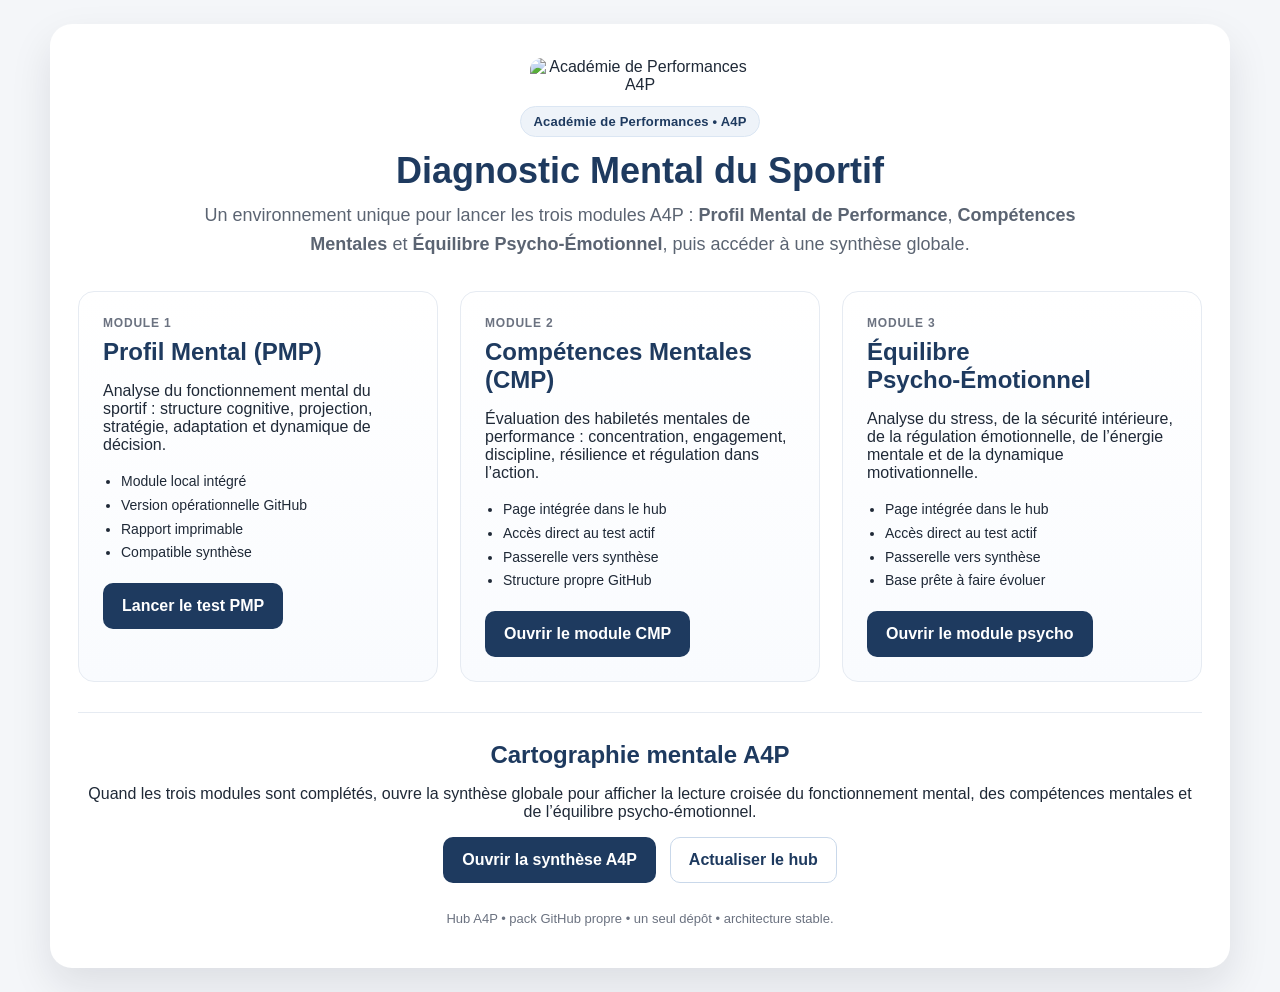
==== index.html @ 891515fb "Add files via upload" ====
<!DOCTYPE html>
<html lang="fr">
<head>
<meta charset="UTF-8" />
<meta name="viewport" content="width=device-width, initial-scale=1.0" />
<title>Diagnostic Mental du Sportif | A4P</title>
<style>
:root{
  --bg:#f4f6f9; --card:#fff; --text:#1f2937; --muted:#5b6472;
  --primary:#1e3a5f; --primary-2:#294d7a; --border:#e6ebf2;
  --shadow:0 18px 42px rgba(15,23,42,.10); --radius:16px;
}
*{box-sizing:border-box}
body{margin:0;font-family:Arial,Helvetica,sans-serif;background:var(--bg);color:var(--text);padding:24px}
.wrap{max-width:1180px;margin:0 auto;background:var(--card);border-radius:22px;box-shadow:var(--shadow);padding:34px 28px 42px}
.top{text-align:center;margin-bottom:26px}
.logo{max-width:220px;width:100%;height:auto;margin:0 auto 12px;display:block;border-radius:12px}
.badge{display:inline-block;font-size:13px;background:#eef3f9;color:var(--primary);border:1px solid #dbe6f3;padding:7px 12px;border-radius:999px;margin-bottom:14px;font-weight:700;letter-spacing:.2px}
h1{margin:0 0 10px;font-size:36px;line-height:1.12;color:var(--primary)}
h2{margin:0 0 10px;color:var(--primary)}
.subtitle{margin:0 auto;max-width:900px;font-size:18px;line-height:1.6;color:var(--muted)}
.grid{display:grid;grid-template-columns:repeat(3,minmax(0,1fr));gap:22px;margin-top:32px}
.card{border:1px solid var(--border);border-radius:var(--radius);background:linear-gradient(180deg,#fff 0%,#f9fbfe 100%);padding:24px}
.module{font-size:12px;text-transform:uppercase;letter-spacing:.8px;color:#6b7280;font-weight:700;margin-bottom:8px}
.meta{margin:0 0 18px;padding-left:18px;color:var(--text);line-height:1.7;font-size:14px}
.btn{display:inline-block;text-decoration:none;background:var(--primary);color:#fff;padding:13px 18px;border-radius:10px;font-weight:700;text-align:center;border:1px solid transparent}
.btn:hover{background:var(--primary-2)}
.btn.secondary{background:#fff;color:var(--primary);border-color:#c9d8ea}
.actions{display:flex;justify-content:center;gap:14px;flex-wrap:wrap}
.synthese{margin-top:30px;border-top:1px solid var(--border);padding-top:28px;text-align:center}
.footer{margin-top:28px;text-align:center;font-size:13px;color:#6b7280}
.frame-wrap{margin-top:20px;border:1px solid var(--border);border-radius:16px;overflow:hidden;background:#fff}
iframe{width:100%;height:78vh;border:0;background:#fff}
.notice{margin:18px 0;color:var(--muted);line-height:1.6}
.kv{display:grid;grid-template-columns:1.1fr 2fr;gap:10px;margin:8px 0}
.kv strong{color:var(--primary)}
@media (max-width:980px){.grid{grid-template-columns:1fr}h1{font-size:30px}.wrap{padding:24px 18px 30px}.kv{grid-template-columns:1fr}}
</style>
</head>
<body>
<div class="wrap">
  <div class="top">
    <img class="logo" src="assets/logo-a4p.jpeg" alt="Académie de Performances A4P">
    <div class="badge">Académie de Performances • A4P</div>
    <h1>Diagnostic Mental du Sportif</h1>
    <p class="subtitle">
      Un environnement unique pour lancer les trois modules A4P :
      <strong>Profil Mental de Performance</strong>,
      <strong>Compétences Mentales</strong> et
      <strong>Équilibre Psycho-Émotionnel</strong>, puis accéder à une synthèse globale.
    </p>
  </div>

  <div class="grid">
    <section class="card">
      <div>
        <div class="module">Module 1</div>
        <h2>Profil Mental (PMP)</h2>
        <p>Analyse du fonctionnement mental du sportif : structure cognitive, projection, stratégie, adaptation et dynamique de décision.</p>
        <ul class="meta">
          <li>Module local intégré</li>
          <li>Version opérationnelle GitHub</li>
          <li>Rapport imprimable</li>
          <li>Compatible synthèse</li>
        </ul>
      </div>
      <a class="btn" href="pmp/index.html">Lancer le test PMP</a>
    </section>

    <section class="card">
      <div>
        <div class="module">Module 2</div>
        <h2>Compétences Mentales (CMP)</h2>
        <p>Évaluation des habiletés mentales de performance : concentration, engagement, discipline, résilience et régulation dans l’action.</p>
        <ul class="meta">
          <li>Page intégrée dans le hub</li>
          <li>Accès direct au test actif</li>
          <li>Passerelle vers synthèse</li>
          <li>Structure propre GitHub</li>
        </ul>
      </div>
      <a class="btn" href="cmp/index.html">Ouvrir le module CMP</a>
    </section>

    <section class="card">
      <div>
        <div class="module">Module 3</div>
        <h2>Équilibre Psycho-Émotionnel</h2>
        <p>Analyse du stress, de la sécurité intérieure, de la régulation émotionnelle, de l’énergie mentale et de la dynamique motivationnelle.</p>
        <ul class="meta">
          <li>Page intégrée dans le hub</li>
          <li>Accès direct au test actif</li>
          <li>Passerelle vers synthèse</li>
          <li>Base prête à faire évoluer</li>
        </ul>
      </div>
      <a class="btn" href="psycho/index.html">Ouvrir le module psycho</a>
    </section>
  </div>

  <section class="synthese">
    <h2>Cartographie mentale A4P</h2>
    <p>
      Quand les trois modules sont complétés, ouvre la synthèse globale pour afficher la lecture croisée
      du fonctionnement mental, des compétences mentales et de l’équilibre psycho-émotionnel.
    </p>
    <div class="actions">
      <a class="btn" href="synthese.html">Ouvrir la synthèse A4P</a>
      <a class="btn secondary" href="index.html">Actualiser le hub</a>
    </div>
  </section>

  <div class="footer">
    Hub A4P • pack GitHub propre • un seul dépôt • architecture stable.
  </div>
</div>
</body>
</html>
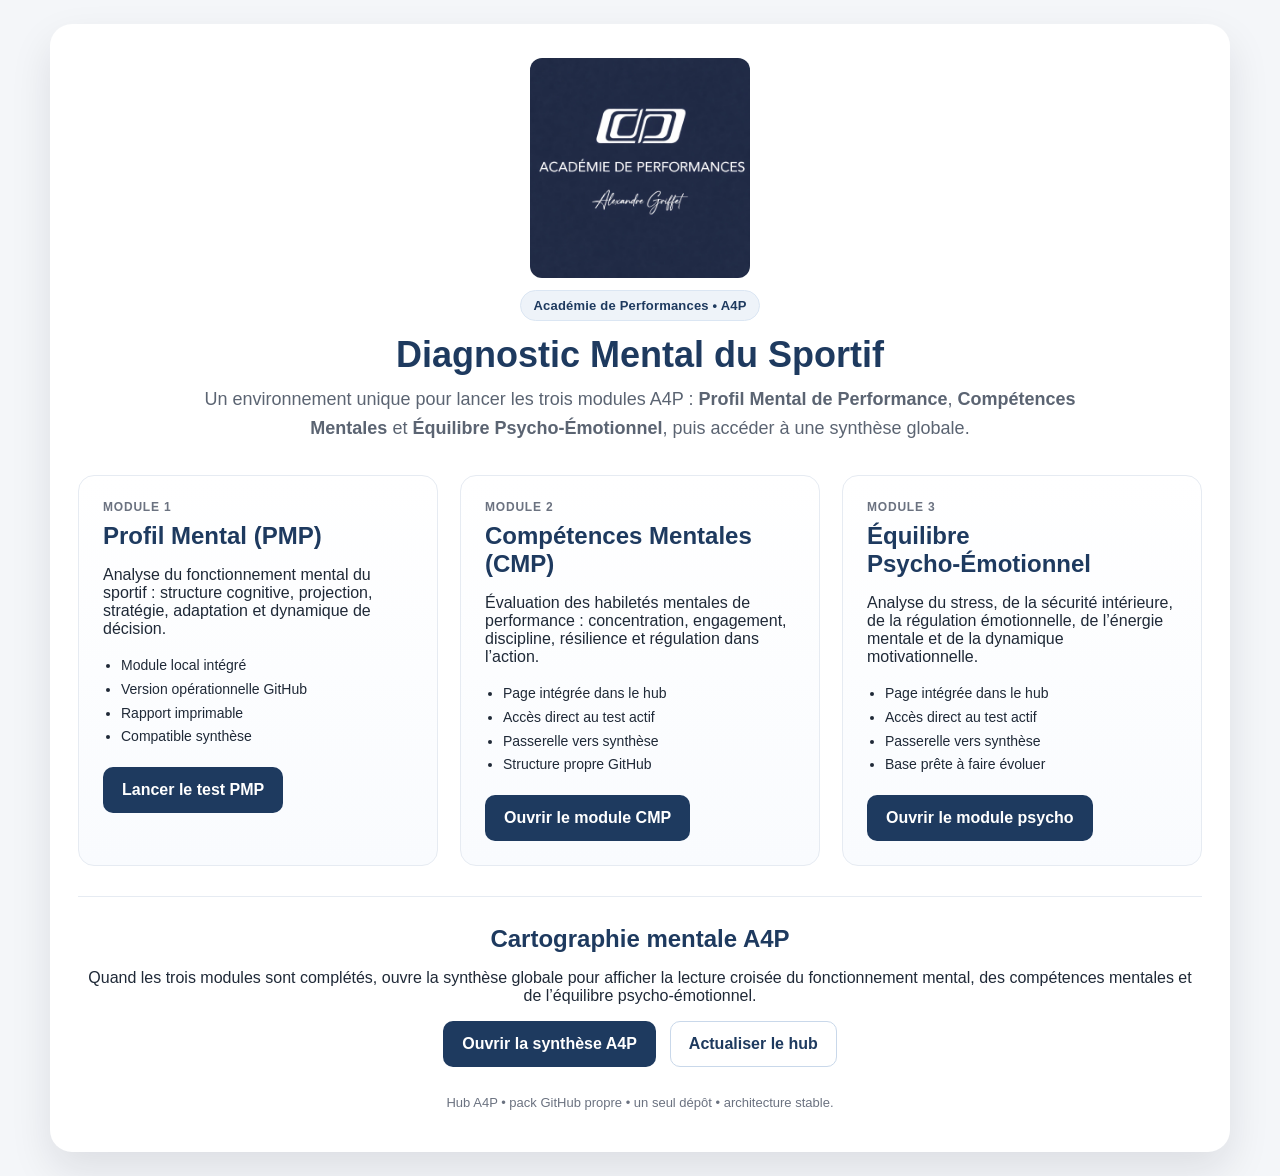
==== commit 5d4dbd7d: "Update PMP test link to external URL" ====
--- a/index.html
+++ b/index.html
@@ -64,7 +64,7 @@
           <li>Compatible synthèse</li>
         </ul>
       </div>
-      <a class="btn" href="pmp/index.html">Lancer le test PMP</a>
+      <a class="btn" href="https://alexandregriffet-cmd.github.io/PMP-A4P-Acad-mie-de-Performances-/">Lancer le test PMP</a>
     </section>
 
     <section class="card">
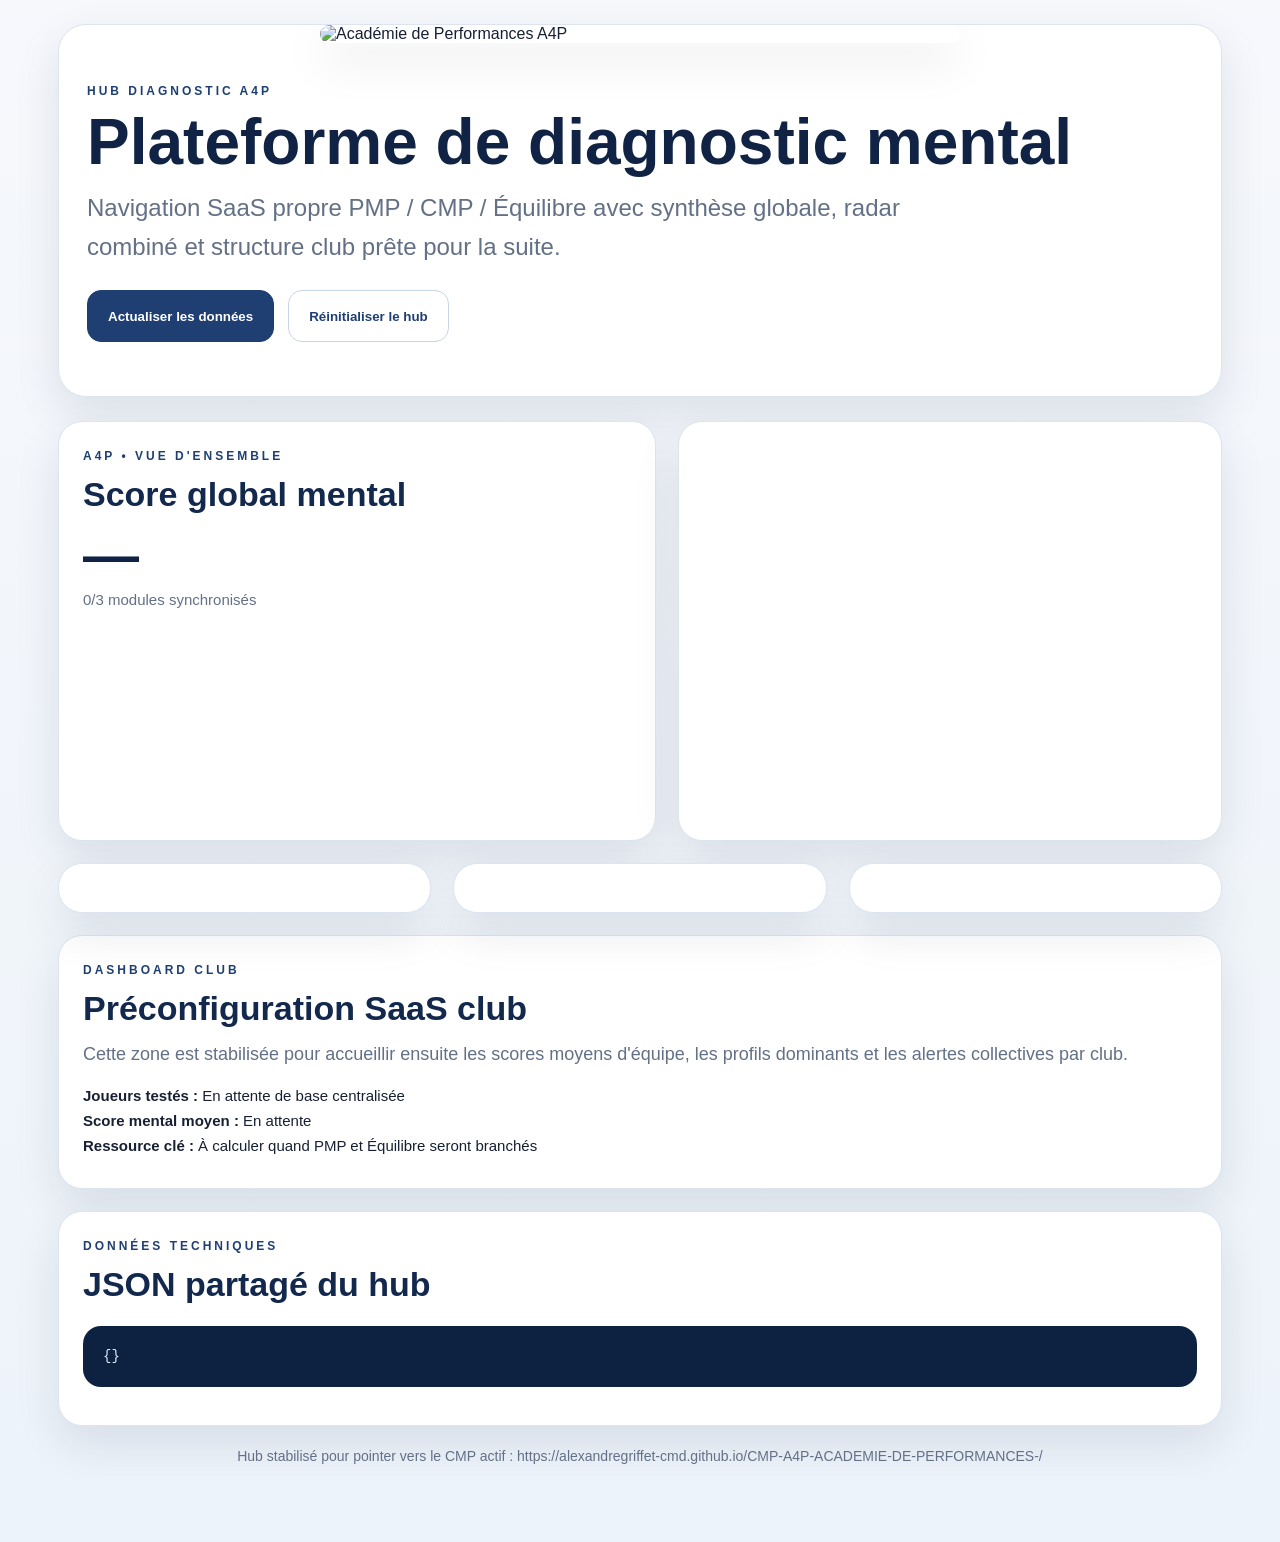
==== commit 4085ea8d: "Add files via upload" ====
--- a/index.html
+++ b/index.html
@@ -1,118 +1,64 @@
 <!DOCTYPE html>
 <html lang="fr">
 <head>
-<meta charset="UTF-8" />
-<meta name="viewport" content="width=device-width, initial-scale=1.0" />
-<title>Diagnostic Mental du Sportif | A4P</title>
-<style>
-:root{
-  --bg:#f4f6f9; --card:#fff; --text:#1f2937; --muted:#5b6472;
-  --primary:#1e3a5f; --primary-2:#294d7a; --border:#e6ebf2;
-  --shadow:0 18px 42px rgba(15,23,42,.10); --radius:16px;
-}
-*{box-sizing:border-box}
-body{margin:0;font-family:Arial,Helvetica,sans-serif;background:var(--bg);color:var(--text);padding:24px}
-.wrap{max-width:1180px;margin:0 auto;background:var(--card);border-radius:22px;box-shadow:var(--shadow);padding:34px 28px 42px}
-.top{text-align:center;margin-bottom:26px}
-.logo{max-width:220px;width:100%;height:auto;margin:0 auto 12px;display:block;border-radius:12px}
-.badge{display:inline-block;font-size:13px;background:#eef3f9;color:var(--primary);border:1px solid #dbe6f3;padding:7px 12px;border-radius:999px;margin-bottom:14px;font-weight:700;letter-spacing:.2px}
-h1{margin:0 0 10px;font-size:36px;line-height:1.12;color:var(--primary)}
-h2{margin:0 0 10px;color:var(--primary)}
-.subtitle{margin:0 auto;max-width:900px;font-size:18px;line-height:1.6;color:var(--muted)}
-.grid{display:grid;grid-template-columns:repeat(3,minmax(0,1fr));gap:22px;margin-top:32px}
-.card{border:1px solid var(--border);border-radius:var(--radius);background:linear-gradient(180deg,#fff 0%,#f9fbfe 100%);padding:24px}
-.module{font-size:12px;text-transform:uppercase;letter-spacing:.8px;color:#6b7280;font-weight:700;margin-bottom:8px}
-.meta{margin:0 0 18px;padding-left:18px;color:var(--text);line-height:1.7;font-size:14px}
-.btn{display:inline-block;text-decoration:none;background:var(--primary);color:#fff;padding:13px 18px;border-radius:10px;font-weight:700;text-align:center;border:1px solid transparent}
-.btn:hover{background:var(--primary-2)}
-.btn.secondary{background:#fff;color:var(--primary);border-color:#c9d8ea}
-.actions{display:flex;justify-content:center;gap:14px;flex-wrap:wrap}
-.synthese{margin-top:30px;border-top:1px solid var(--border);padding-top:28px;text-align:center}
-.footer{margin-top:28px;text-align:center;font-size:13px;color:#6b7280}
-.frame-wrap{margin-top:20px;border:1px solid var(--border);border-radius:16px;overflow:hidden;background:#fff}
-iframe{width:100%;height:78vh;border:0;background:#fff}
-.notice{margin:18px 0;color:var(--muted);line-height:1.6}
-.kv{display:grid;grid-template-columns:1.1fr 2fr;gap:10px;margin:8px 0}
-.kv strong{color:var(--primary)}
-@media (max-width:980px){.grid{grid-template-columns:1fr}h1{font-size:30px}.wrap{padding:24px 18px 30px}.kv{grid-template-columns:1fr}}
-</style>
+  <meta charset="UTF-8" />
+  <meta name="viewport" content="width=device-width, initial-scale=1.0" />
+  <title>Hub A4P — Diagnostic mental</title>
+  <link rel="stylesheet" href="styles.css" />
 </head>
 <body>
-<div class="wrap">
-  <div class="top">
-    <img class="logo" src="assets/logo-a4p.jpeg" alt="Académie de Performances A4P">
-    <div class="badge">Académie de Performances • A4P</div>
-    <h1>Diagnostic Mental du Sportif</h1>
-    <p class="subtitle">
-      Un environnement unique pour lancer les trois modules A4P :
-      <strong>Profil Mental de Performance</strong>,
-      <strong>Compétences Mentales</strong> et
-      <strong>Équilibre Psycho-Émotionnel</strong>, puis accéder à une synthèse globale.
-    </p>
-  </div>
-
-  <div class="grid">
-    <section class="card">
-      <div>
-        <div class="module">Module 1</div>
-        <h2>Profil Mental (PMP)</h2>
-        <p>Analyse du fonctionnement mental du sportif : structure cognitive, projection, stratégie, adaptation et dynamique de décision.</p>
-        <ul class="meta">
-          <li>Module local intégré</li>
-          <li>Version opérationnelle GitHub</li>
-          <li>Rapport imprimable</li>
-          <li>Compatible synthèse</li>
-        </ul>
+  <main class="page">
+    <section class="hero shell">
+      <img class="hero-logo" src="assets/logo-a4p.png" alt="Académie de Performances A4P" />
+      <div class="hero-content">
+        <div class="eyebrow">Hub Diagnostic A4P</div>
+        <h1>Plateforme de diagnostic mental</h1>
+        <p class="lead">Navigation SaaS propre PMP / CMP / Équilibre avec synthèse globale, radar combiné et structure club prête pour la suite.</p>
+        <div class="toolbar">
+          <button id="btn-refresh" class="btn">Actualiser les données</button>
+          <button id="btn-reset" class="btn secondary">Réinitialiser le hub</button>
+        </div>
       </div>
-      <a class="btn" href="https://alexandregriffet-cmd.github.io/PMP-A4P-Acad-mie-de-Performances-/">Lancer le test PMP</a>
     </section>
 
-    <section class="card">
-      <div>
-        <div class="module">Module 2</div>
-        <h2>Compétences Mentales (CMP)</h2>
-        <p>Évaluation des habiletés mentales de performance : concentration, engagement, discipline, résilience et régulation dans l’action.</p>
-        <ul class="meta">
-          <li>Page intégrée dans le hub</li>
-          <li>Accès direct au test actif</li>
-          <li>Passerelle vers synthèse</li>
-          <li>Structure propre GitHub</li>
-        </ul>
-      </div>
-      <a class="btn" href="cmp/index.html">Ouvrir le module CMP</a>
+    <section class="metrics">
+      <article class="card">
+        <div class="eyebrow">A4P • Vue d'ensemble</div>
+        <h2 style="margin:0;color:#12284c;font-size:34px">Score global mental</h2>
+        <div id="global-mental-score" class="big-score">—</div>
+        <div id="global-status" class="small-muted">0/3 modules synchronisés</div>
+      </article>
+      <article class="card radar-wrap">
+        <canvas id="hub-radar" aria-label="Radar global A4P"></canvas>
+      </article>
     </section>
 
-    <section class="card">
-      <div>
-        <div class="module">Module 3</div>
-        <h2>Équilibre Psycho-Émotionnel</h2>
-        <p>Analyse du stress, de la sécurité intérieure, de la régulation émotionnelle, de l’énergie mentale et de la dynamique motivationnelle.</p>
-        <ul class="meta">
-          <li>Page intégrée dans le hub</li>
-          <li>Accès direct au test actif</li>
-          <li>Passerelle vers synthèse</li>
-          <li>Base prête à faire évoluer</li>
-        </ul>
+    <section class="modules">
+      <article id="pmp-card" class="card"></article>
+      <article id="cmp-card" class="card"></article>
+      <article id="equ-card" class="card"></article>
+    </section>
+
+    <section class="card" style="margin-top:22px">
+      <div class="eyebrow">Dashboard club</div>
+      <h2 style="margin:0 0 12px;color:#12284c;font-size:34px">Préconfiguration SaaS club</h2>
+      <p class="lead" style="font-size:18px;max-width:none">Cette zone est stabilisée pour accueillir ensuite les scores moyens d'équipe, les profils dominants et les alertes collectives par club.</p>
+      <div class="module-meta" style="margin-top:18px">
+        <div><strong>Joueurs testés :</strong> En attente de base centralisée</div>
+        <div><strong>Score mental moyen :</strong> En attente</div>
+        <div><strong>Ressource clé :</strong> À calculer quand PMP et Équilibre seront branchés</div>
       </div>
-      <a class="btn" href="psycho/index.html">Ouvrir le module psycho</a>
     </section>
-  </div>
 
-  <section class="synthese">
-    <h2>Cartographie mentale A4P</h2>
-    <p>
-      Quand les trois modules sont complétés, ouvre la synthèse globale pour afficher la lecture croisée
-      du fonctionnement mental, des compétences mentales et de l’équilibre psycho-émotionnel.
-    </p>
-    <div class="actions">
-      <a class="btn" href="synthese.html">Ouvrir la synthèse A4P</a>
-      <a class="btn secondary" href="index.html">Actualiser le hub</a>
-    </div>
-  </section>
+    <section class="card" style="margin-top:22px">
+      <div class="eyebrow">Données techniques</div>
+      <h2 style="margin:0 0 12px;color:#12284c;font-size:34px">JSON partagé du hub</h2>
+      <pre id="hub-json" class="json-box">{}</pre>
+    </section>
 
-  <div class="footer">
-    Hub A4P • pack GitHub propre • un seul dépôt • architecture stable.
-  </div>
-</div>
+    <p class="footer-note">Hub stabilisé pour pointer vers le CMP actif : https://alexandregriffet-cmd.github.io/CMP-A4P-ACADEMIE-DE-PERFORMANCES-/</p>
+  </main>
+  <script src="js/config.js"></script>
+  <script src="js/hub.js"></script>
 </body>
 </html>
--- a/styles.css
+++ b/styles.css
@@ -0,0 +1,37 @@
+:root{
+  --bg:#f3f6fb; --card:#ffffff; --text:#172033; --muted:#637086;
+  --primary:#1f3f73; --primary2:#3d6ed0; --line:#dce4f0;
+  --shadow:0 18px 46px rgba(14,26,54,.10); --radius:22px;
+}
+*{box-sizing:border-box}
+body{margin:0;font-family:Arial,Helvetica,sans-serif;background:linear-gradient(180deg,#f6f8fc 0%,#edf3fa 100%);color:var(--text)}
+a{text-decoration:none}
+.page{max-width:1200px;margin:0 auto;padding:24px 18px 64px}
+.hero-logo{width:min(100%,640px);display:block;margin:0 auto 10px;border-radius:24px;box-shadow:var(--shadow)}
+.hero{padding:0 0 18px}
+.shell{background:var(--card);border:1px solid var(--line);border-radius:28px;box-shadow:var(--shadow);overflow:hidden}
+.hero-content{padding:28px}
+.eyebrow{display:inline-block;letter-spacing:3px;font-size:12px;font-weight:800;color:var(--primary);text-transform:uppercase;margin-bottom:12px}
+h1{margin:0 0 14px;font-size:clamp(36px,5vw,64px);line-height:1.02;color:#102344}
+.lead{margin:0;max-width:900px;font-size:clamp(18px,2.3vw,24px);line-height:1.6;color:var(--muted)}
+.toolbar{display:flex;gap:14px;flex-wrap:wrap;margin:24px 0 8px}
+.btn{display:inline-flex;align-items:center;justify-content:center;gap:10px;background:var(--primary);color:#fff;border:1px solid var(--primary);padding:14px 20px;border-radius:14px;font-weight:700;cursor:pointer;min-height:52px}
+.btn.secondary{background:#fff;color:var(--primary);border-color:#c7d5e7}
+.metrics{display:grid;grid-template-columns:1.1fr 1fr;gap:22px;margin-top:24px}
+.card{background:var(--card);border:1px solid var(--line);border-radius:24px;padding:24px;box-shadow:var(--shadow)}
+.big-score{font-size:56px;font-weight:800;color:#102344;margin:8px 0 4px}
+.small-muted{color:var(--muted);font-size:15px}
+.modules{display:grid;grid-template-columns:repeat(3,minmax(0,1fr));gap:22px;margin-top:22px}
+.module-tag{font-size:12px;letter-spacing:2px;text-transform:uppercase;color:var(--primary);font-weight:800;margin-bottom:8px}
+h3{font-size:34px;line-height:1.08;margin:0 0 10px;color:#12284c}
+.module-desc{font-size:18px;line-height:1.6;color:var(--muted);min-height:86px}
+.status{display:inline-block;margin:4px 0 12px;padding:8px 12px;border-radius:999px;font-weight:700;font-size:13px}
+.status.ready{background:#eaf4eb;color:#25603a}.status.pending{background:#f6f0e7;color:#815a1d}
+.module-meta{display:grid;gap:8px;font-size:15px;margin-bottom:10px}
+.summary{color:var(--muted);line-height:1.7;min-height:92px}
+.card-actions{display:flex;flex-wrap:wrap;gap:12px;margin-top:16px}
+.json-box{margin-top:22px;background:#0d2240;color:#dfeaff;border-radius:18px;padding:20px;overflow:auto;font:14px/1.5 ui-monospace,SFMono-Regular,Menlo,monospace;max-height:360px}
+.footer-note{margin-top:22px;color:var(--muted);font-size:14px;text-align:center}
+.center{display:flex;justify-content:center}
+.radar-wrap{display:flex;align-items:center;justify-content:center;min-height:420px}
+@media (max-width:980px){.metrics,.modules{grid-template-columns:1fr}.hero-content,.card{padding:20px}.big-score{font-size:46px}h3{font-size:28px}.module-desc,.summary{min-height:auto}.radar-wrap{min-height:320px}}
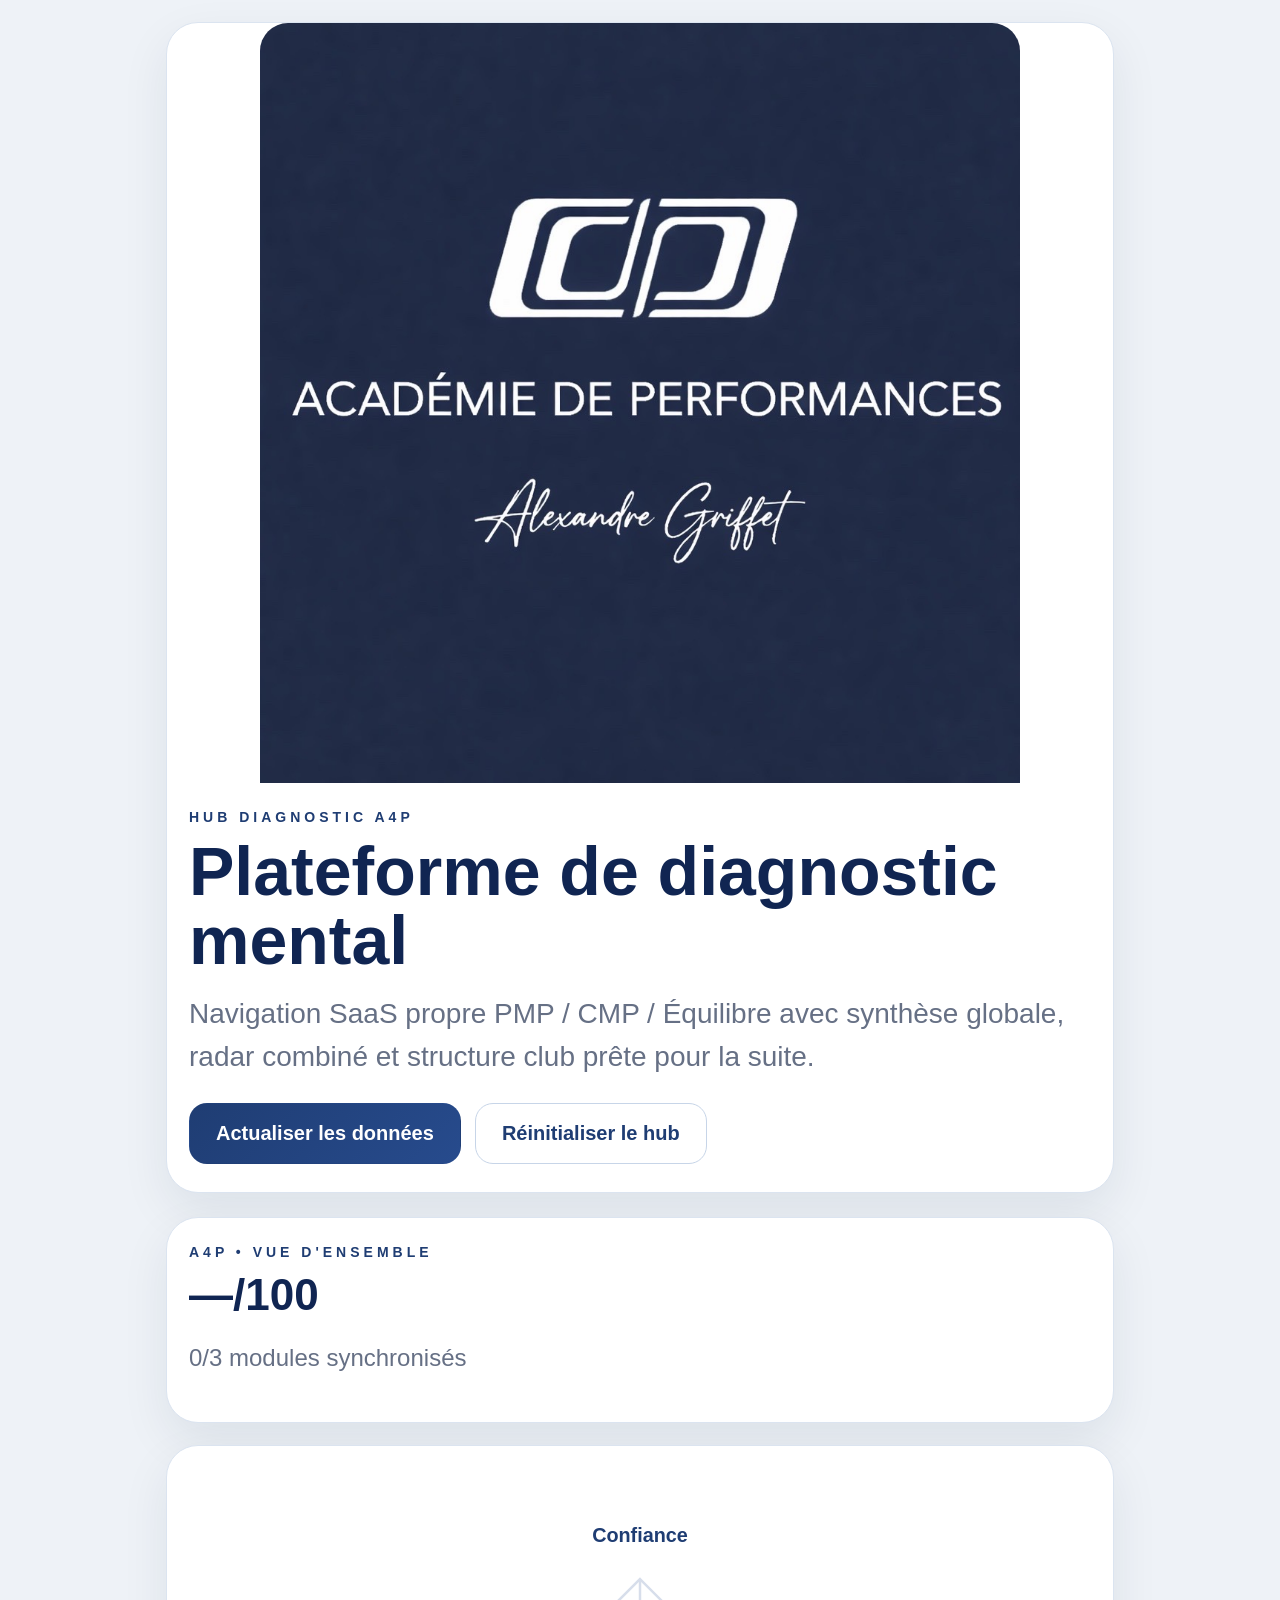
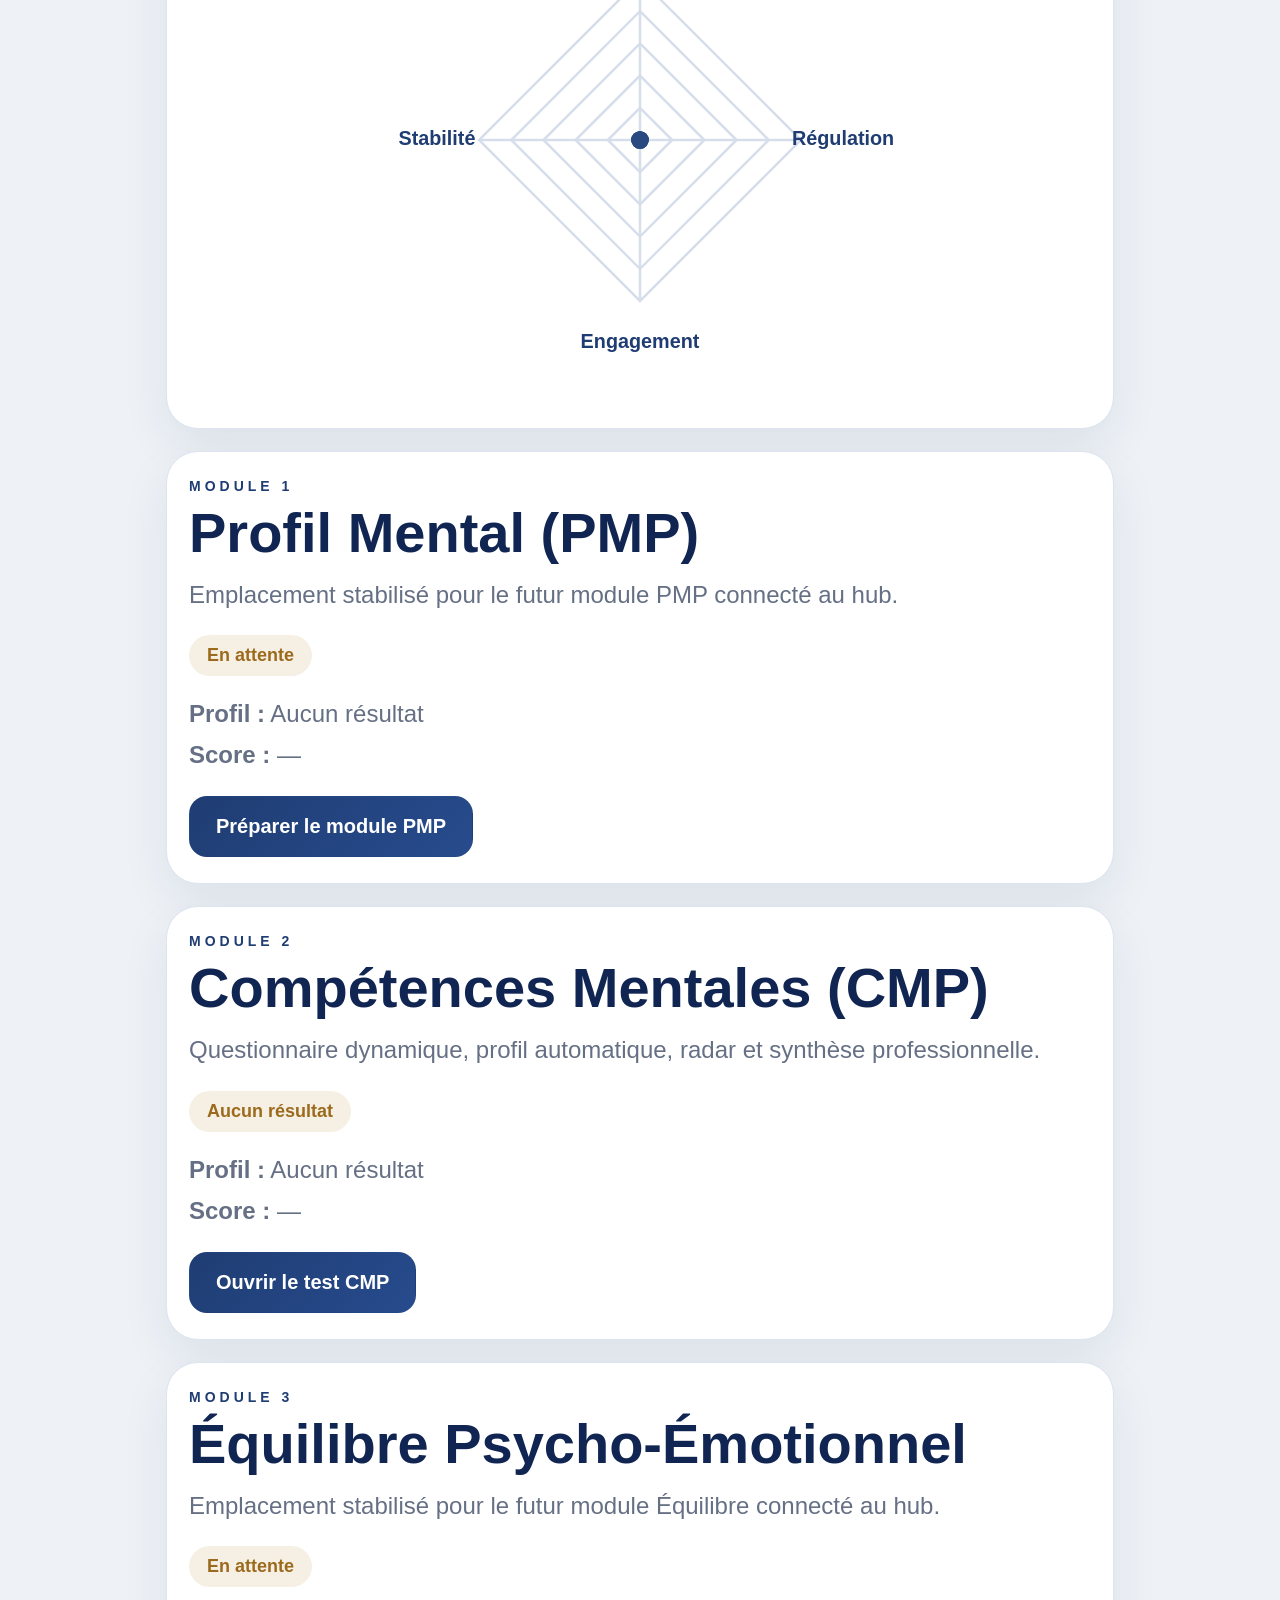
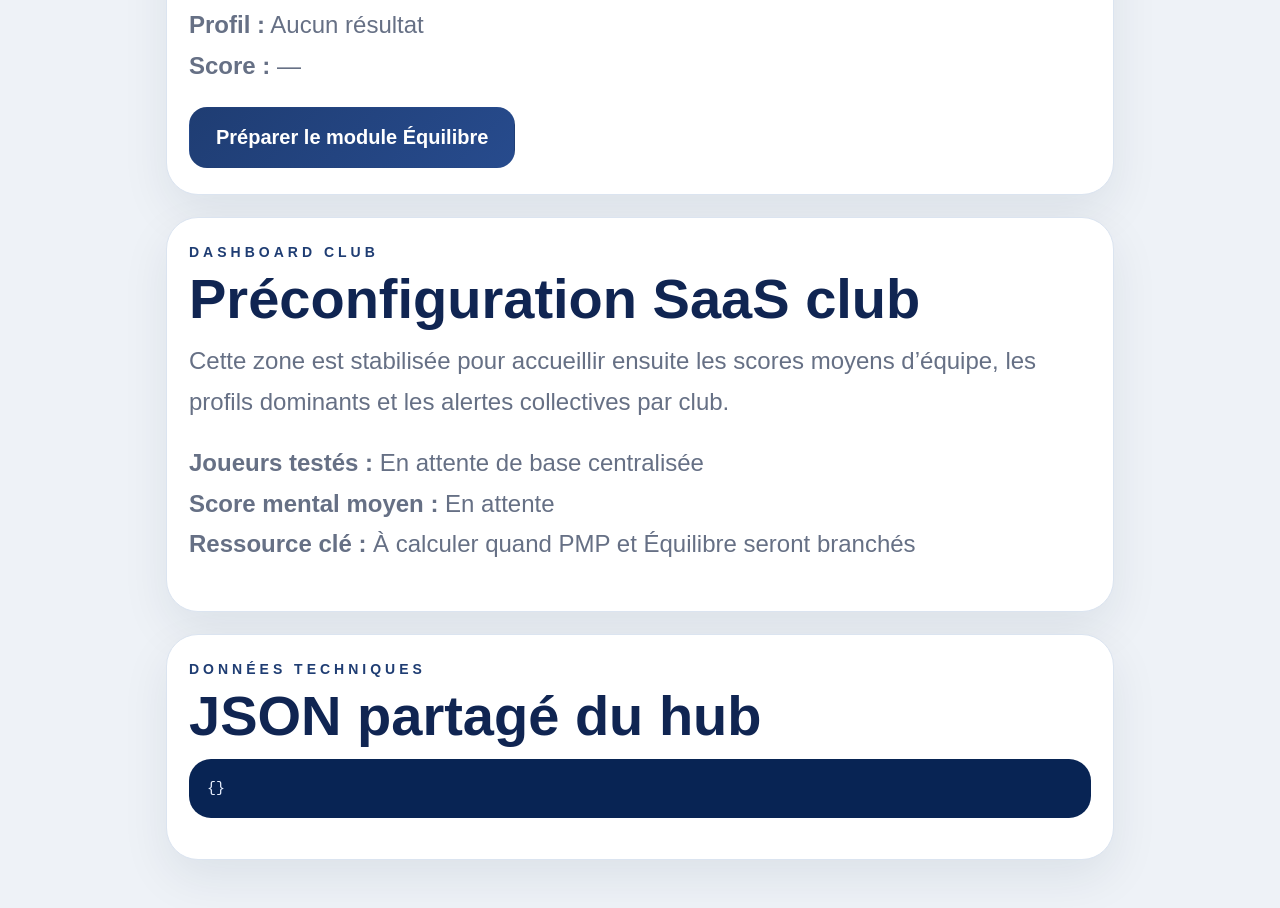
==== commit 492d7e89: "Add files via upload" ====
--- a/index.html
+++ b/index.html
@@ -3,62 +3,176 @@
 <head>
   <meta charset="UTF-8" />
   <meta name="viewport" content="width=device-width, initial-scale=1.0" />
-  <title>Hub A4P — Diagnostic mental</title>
-  <link rel="stylesheet" href="styles.css" />
+  <title>Diagnostic Mental A4P</title>
+  <style>
+    :root{--bg:#eef2f7;--card:#ffffff;--text:#16233b;--muted:#667085;--primary:#1f3d73;--primary2:#274b8d;--border:#dbe4f0;--ok:#dff3e4;--oktext:#256b3a;--radius:24px;--shadow:0 18px 48px rgba(18,35,67,.08)}
+    *{box-sizing:border-box} body{margin:0;font-family:Arial,Helvetica,sans-serif;background:var(--bg);color:var(--text)}
+    .page{max-width:980px;margin:0 auto;padding:22px 16px 48px}
+    .hero,.card{background:var(--card);border:1px solid var(--border);border-radius:32px;box-shadow:var(--shadow)}
+    .hero{overflow:hidden}.hero img{display:block;width:100%;max-width:760px;margin:0 auto;border-radius:28px 28px 0 0}
+    .hero-body{padding:26px 22px 28px}.eyebrow{font-size:14px;letter-spacing:4px;text-transform:uppercase;color:var(--primary);font-weight:800;margin:0 0 12px}
+    h1{font-size: clamp(38px, 8vw, 68px);line-height:1.02;margin:0 0 16px;color:#102552}
+    .lead{font-size: clamp(22px, 3.5vw, 28px);line-height:1.55;color:var(--muted);margin:0 0 24px}
+    .actions{display:flex;gap:14px;flex-wrap:wrap}.btn{display:inline-block;text-decoration:none;border-radius:18px;padding:18px 26px;font-weight:800;font-size:20px;border:1px solid transparent}
+    .btn-primary{background:linear-gradient(135deg,var(--primary),var(--primary2));color:#fff}.btn-secondary{background:#fff;color:var(--primary);border-color:#c7d5e8}
+    .grid{display:grid;grid-template-columns:1fr;gap:22px;margin-top:24px}
+    .card{padding:26px 22px}.module{font-size:14px;letter-spacing:4px;text-transform:uppercase;color:var(--primary);font-weight:800;margin:0 0 10px}
+    h2{font-size:clamp(34px,6vw,56px);line-height:1.02;margin:0 0 14px;color:#102552}.text{font-size:clamp(20px,3vw,24px);line-height:1.7;color:var(--muted);margin:0 0 20px}
+    .status{display:inline-block;background:var(--ok);color:var(--oktext);font-weight:800;padding:10px 18px;border-radius:999px;margin-bottom:18px;font-size:18px}
+    .stat{font-size:clamp(28px,6vw,44px);font-weight:800;color:#102552;margin:0}.sub{font-size:clamp(18px,3vw,24px);color:var(--muted)}
+    .radar-wrap{display:flex;justify-content:center;align-items:center;padding:8px 0 2px}
+    svg text{font-size:16px;fill:var(--primary);font-weight:700}
+    pre{background:#082454;color:#e8f0ff;padding:18px;border-radius:22px;overflow:auto;font-size:15px;line-height:1.55}
+    @media (max-width:680px){.actions .btn{width:100%;text-align:center}.page{padding:16px 12px 36px}.hero-body,.card{padding:22px 18px}}
+  </style>
 </head>
 <body>
-  <main class="page">
-    <section class="hero shell">
-      <img class="hero-logo" src="assets/logo-a4p.png" alt="Académie de Performances A4P" />
-      <div class="hero-content">
-        <div class="eyebrow">Hub Diagnostic A4P</div>
+  <div class="page">
+    <section class="hero">
+      <img src="assets/logo-a4p.jpeg" alt="Académie de Performances A4P">
+      <div class="hero-body">
+        <p class="eyebrow">Hub diagnostic A4P</p>
         <h1>Plateforme de diagnostic mental</h1>
         <p class="lead">Navigation SaaS propre PMP / CMP / Équilibre avec synthèse globale, radar combiné et structure club prête pour la suite.</p>
-        <div class="toolbar">
-          <button id="btn-refresh" class="btn">Actualiser les données</button>
-          <button id="btn-reset" class="btn secondary">Réinitialiser le hub</button>
+        <div class="actions">
+          <button id="btn-refresh" class="btn btn-primary" type="button">Actualiser les données</button>
+          <button id="btn-reset" class="btn btn-secondary" type="button">Réinitialiser le hub</button>
         </div>
       </div>
     </section>
 
-    <section class="metrics">
-      <article class="card">
-        <div class="eyebrow">A4P • Vue d'ensemble</div>
-        <h2 style="margin:0;color:#12284c;font-size:34px">Score global mental</h2>
-        <div id="global-mental-score" class="big-score">—</div>
-        <div id="global-status" class="small-muted">0/3 modules synchronisés</div>
-      </article>
-      <article class="card radar-wrap">
-        <canvas id="hub-radar" aria-label="Radar global A4P"></canvas>
-      </article>
-    </section>
+    <div class="grid">
+      <section class="card">
+        <p class="module">A4P • Vue d'ensemble</p>
+        <p class="stat" id="global-score">—/100</p>
+        <p class="sub" id="modules-count">0/3 modules synchronisés</p>
+      </section>
 
-    <section class="modules">
-      <article id="pmp-card" class="card"></article>
-      <article id="cmp-card" class="card"></article>
-      <article id="equ-card" class="card"></article>
-    </section>
+      <section class="card">
+        <div class="radar-wrap">
+          <svg id="radar" viewBox="0 0 420 420" width="100%" style="max-width:520px;height:auto"></svg>
+        </div>
+      </section>
 
-    <section class="card" style="margin-top:22px">
-      <div class="eyebrow">Dashboard club</div>
-      <h2 style="margin:0 0 12px;color:#12284c;font-size:34px">Préconfiguration SaaS club</h2>
-      <p class="lead" style="font-size:18px;max-width:none">Cette zone est stabilisée pour accueillir ensuite les scores moyens d'équipe, les profils dominants et les alertes collectives par club.</p>
-      <div class="module-meta" style="margin-top:18px">
-        <div><strong>Joueurs testés :</strong> En attente de base centralisée</div>
-        <div><strong>Score mental moyen :</strong> En attente</div>
-        <div><strong>Ressource clé :</strong> À calculer quand PMP et Équilibre seront branchés</div>
-      </div>
-    </section>
+      <section class="card">
+        <p class="module">Module 1</p>
+        <h2>Profil Mental (PMP)</h2>
+        <p class="text">Emplacement stabilisé pour le futur module PMP connecté au hub.</p>
+        <div class="status" style="background:#f6efe3;color:#9c6a1c">En attente</div>
+        <p class="text"><strong>Profil :</strong> Aucun résultat<br><strong>Score :</strong> —</p>
+        <a class="btn btn-primary" href="#">Préparer le module PMP</a>
+      </section>
 
-    <section class="card" style="margin-top:22px">
-      <div class="eyebrow">Données techniques</div>
-      <h2 style="margin:0 0 12px;color:#12284c;font-size:34px">JSON partagé du hub</h2>
-      <pre id="hub-json" class="json-box">{}</pre>
-    </section>
+      <section class="card" id="cmp-card"></section>
 
-    <p class="footer-note">Hub stabilisé pour pointer vers le CMP actif : https://alexandregriffet-cmd.github.io/CMP-A4P-ACADEMIE-DE-PERFORMANCES-/</p>
-  </main>
+      <section class="card">
+        <p class="module">Module 3</p>
+        <h2>Équilibre Psycho-Émotionnel</h2>
+        <p class="text">Emplacement stabilisé pour le futur module Équilibre connecté au hub.</p>
+        <div class="status" style="background:#f6efe3;color:#9c6a1c">En attente</div>
+        <p class="text"><strong>Profil :</strong> Aucun résultat<br><strong>Score :</strong> —</p>
+        <a class="btn btn-primary" href="#">Préparer le module Équilibre</a>
+      </section>
+
+      <section class="card">
+        <p class="module">Dashboard club</p>
+        <h2>Préconfiguration SaaS club</h2>
+        <p class="text">Cette zone est stabilisée pour accueillir ensuite les scores moyens d’équipe, les profils dominants et les alertes collectives par club.</p>
+        <p class="text"><strong>Joueurs testés :</strong> En attente de base centralisée<br><strong>Score mental moyen :</strong> En attente<br><strong>Ressource clé :</strong> À calculer quand PMP et Équilibre seront branchés</p>
+      </section>
+
+      <section class="card">
+        <p class="module">Données techniques</p>
+        <h2>JSON partagé du hub</h2>
+        <pre id="json-box">{}</pre>
+      </section>
+    </div>
+  </div>
+
   <script src="js/config.js"></script>
-  <script src="js/hub.js"></script>
+  <script>
+    function getHub(){ try{return JSON.parse(localStorage.getItem('a4p_hub_results'))||{} }catch(e){ return {} } }
+    function setHub(v){ localStorage.setItem('a4p_hub_results', JSON.stringify(v)); }
+    function average(nums){ return nums.length ? Math.round(nums.reduce((a,b)=>a+b,0)/nums.length) : null; }
+
+    function renderCMP(){
+      const hub = getHub();
+      const cmp = hub.CMP;
+      const root = document.getElementById('cmp-card');
+      if(!cmp){
+        root.innerHTML = `
+          <p class="module">Module 2</p>
+          <h2>Compétences Mentales (CMP)</h2>
+          <p class="text">Questionnaire dynamique, profil automatique, radar et synthèse professionnelle.</p>
+          <div class="status" style="background:#f6efe3;color:#9c6a1c">Aucun résultat</div>
+          <p class="text"><strong>Profil :</strong> Aucun résultat<br><strong>Score :</strong> —</p>
+          <div class="actions">
+            <a class="btn btn-primary" href="${window.A4P_CONFIG.CMP_URL}">Ouvrir le test CMP</a>
+          </div>`;
+        return;
+      }
+      root.innerHTML = `
+        <p class="module">Module 2</p>
+        <h2>Compétences Mentales (CMP)</h2>
+        <p class="text">Questionnaire dynamique, profil automatique, radar et synthèse professionnelle.</p>
+        <div class="status">Synchronisé</div>
+        <p class="text"><strong>Profil :</strong> ${cmp.profil_nom || '—'}<br><strong>Score :</strong> ${cmp.score_global ?? '—'}/100</p>
+        <p class="text">${cmp.summary || ''}</p>
+        <div class="actions">
+          <a class="btn btn-primary" href="${window.A4P_CONFIG.CMP_URL}">Ouvrir le test CMP</a>
+          <a class="btn btn-secondary" href="${window.A4P_CONFIG.CMP_URL}resultats.html">Voir la synthèse</a>
+        </div>`;
+    }
+
+    function renderSummary(){
+      const hub = getHub();
+      document.getElementById('json-box').textContent = JSON.stringify(hub, null, 2);
+      const scores=[];
+      if(hub.CMP?.score_global!=null) scores.push(hub.CMP.score_global);
+      if(hub.PMP?.score_global!=null) scores.push(hub.PMP.score_global);
+      if(hub.EQU?.score_global!=null) scores.push(hub.EQU.score_global);
+      const g = average(scores);
+      document.getElementById('global-score').textContent = g==null ? '—/100' : `${g}/100`;
+      document.getElementById('modules-count').textContent = `${scores.length}/3 modules synchronisés`;
+    }
+
+    function renderRadar(){
+      const hub = getHub();
+      const d = hub.CMP?.dimensions || {confiance:0, regulation:0, engagement:0, stabilite:0};
+      const values = [d.confiance||0,d.regulation||0,d.engagement||0,d.stabilite||0];
+      const labels = ['Confiance','Régulation','Engagement','Stabilité'];
+      const svg = document.getElementById('radar');
+      const cx=210, cy=210, maxR=130;
+      const pts=[];
+      for(let ring=1; ring<=5; ring++){
+        const r=maxR*ring/5;
+        const p=[];
+        for(let i=0;i<4;i++){
+          const a=(-90+i*90)*Math.PI/180;
+          p.push(`${cx+r*Math.cos(a)},${cy+r*Math.sin(a)}`);
+        }
+        pts.push(`<polygon points="${p.join(' ')}" fill="none" stroke="#d7deeb" stroke-width="2"/>`);
+      }
+      const axes=[];
+      const labelEls=[];
+      const data=[];
+      for(let i=0;i<4;i++){
+        const a=(-90+i*90)*Math.PI/180;
+        const x=cx+maxR*Math.cos(a), y=cy+maxR*Math.sin(a);
+        axes.push(`<line x1="${cx}" y1="${cy}" x2="${x}" y2="${y}" stroke="#d7deeb" stroke-width="2"/>`);
+        const lx=cx+(maxR+34)*Math.cos(a), ly=cy+(maxR+34)*Math.sin(a);
+        labelEls.push(`<text x="${lx}" y="${ly}" text-anchor="middle" dominant-baseline="middle">${labels[i]}</text>`);
+        const rv=maxR*(values[i]/100);
+        data.push(`${cx+rv*Math.cos(a)},${cy+rv*Math.sin(a)}`);
+      }
+      svg.innerHTML = `${pts.join('')}${axes.join('')}<polygon points="${data.join(' ')}" fill="rgba(72,104,170,.18)" stroke="#284a80" stroke-width="4"/>${data.map(p=>{const [x,y]=p.split(','); return `<circle cx="${x}" cy="${y}" r="7" fill="#284a80"/>`;}).join('')}${labelEls.join('')}`;
+    }
+
+    function renderAll(){ renderCMP(); renderSummary(); renderRadar(); }
+    document.getElementById('btn-refresh').addEventListener('click', renderAll);
+    document.getElementById('btn-reset').addEventListener('click', ()=>{ localStorage.removeItem('a4p_hub_results'); renderAll(); });
+    window.addEventListener('storage', renderAll);
+    renderAll();
+  </script>
 </body>
 </html>
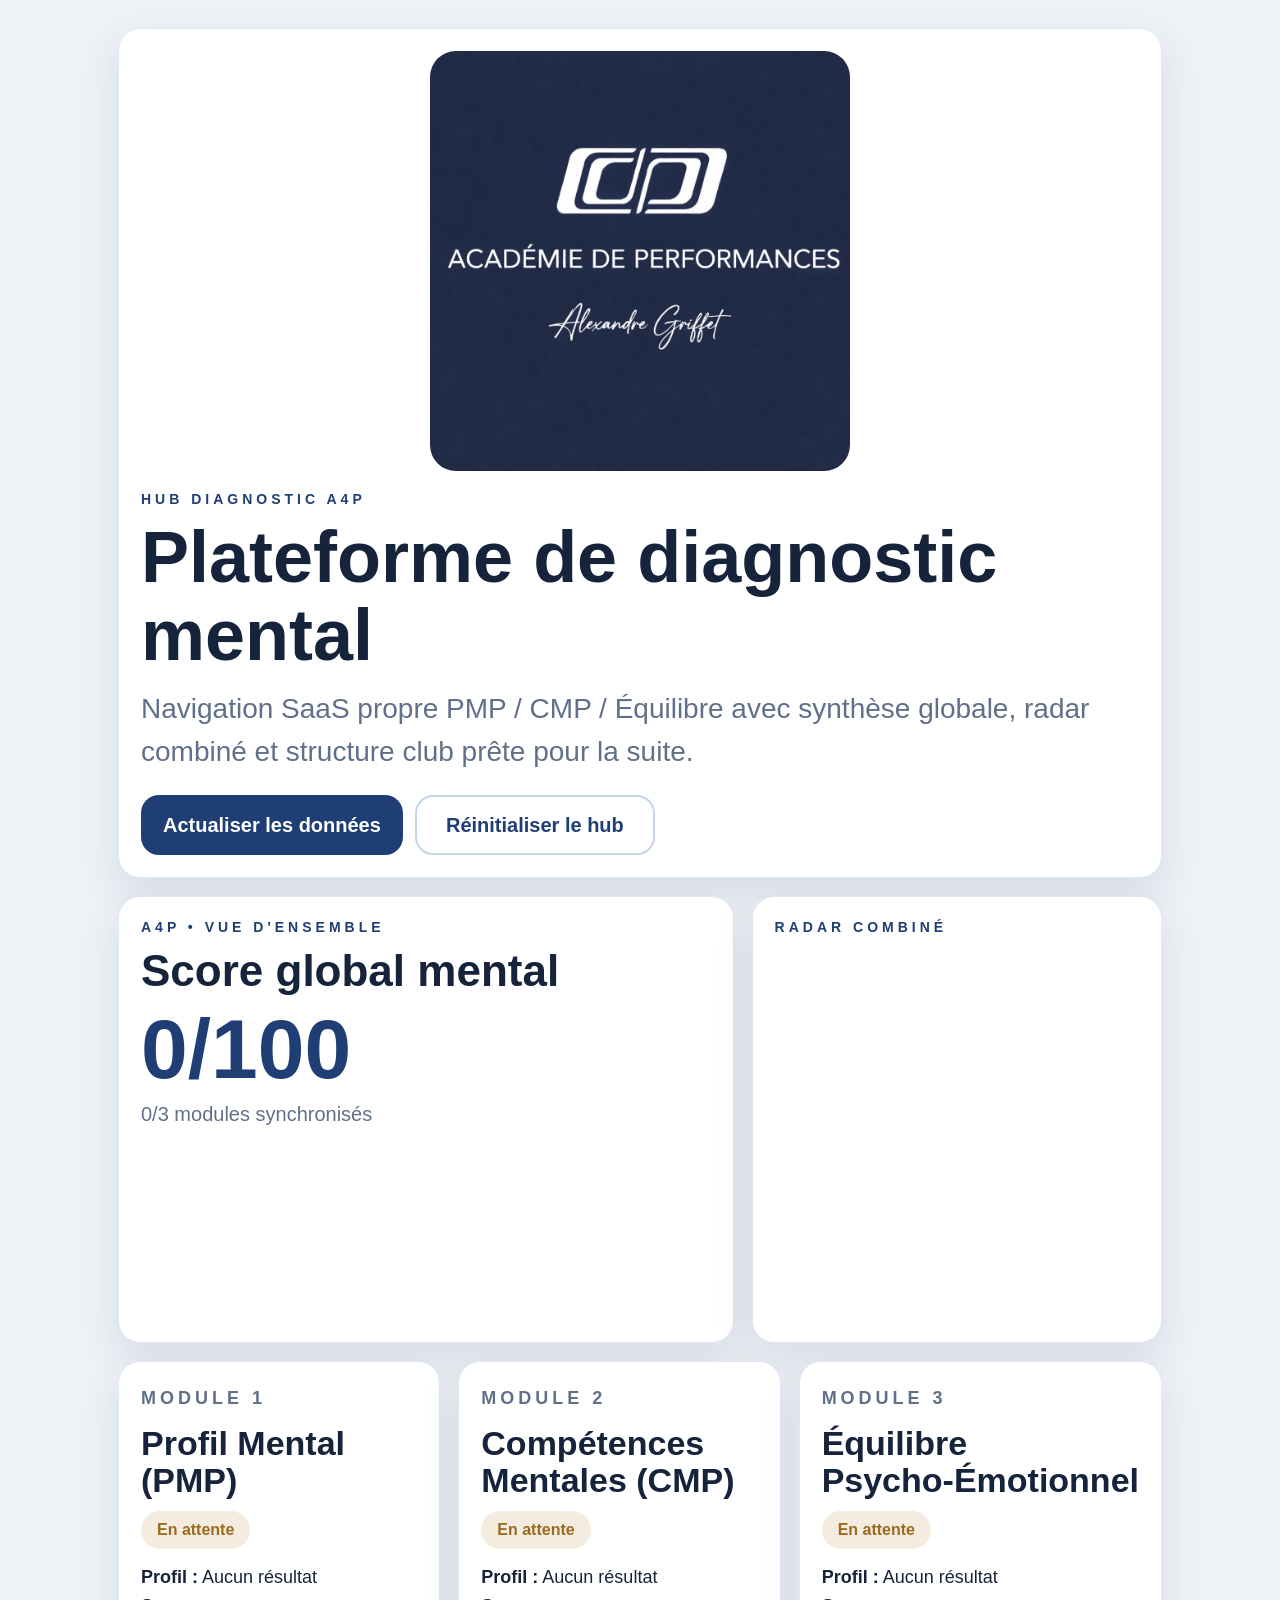
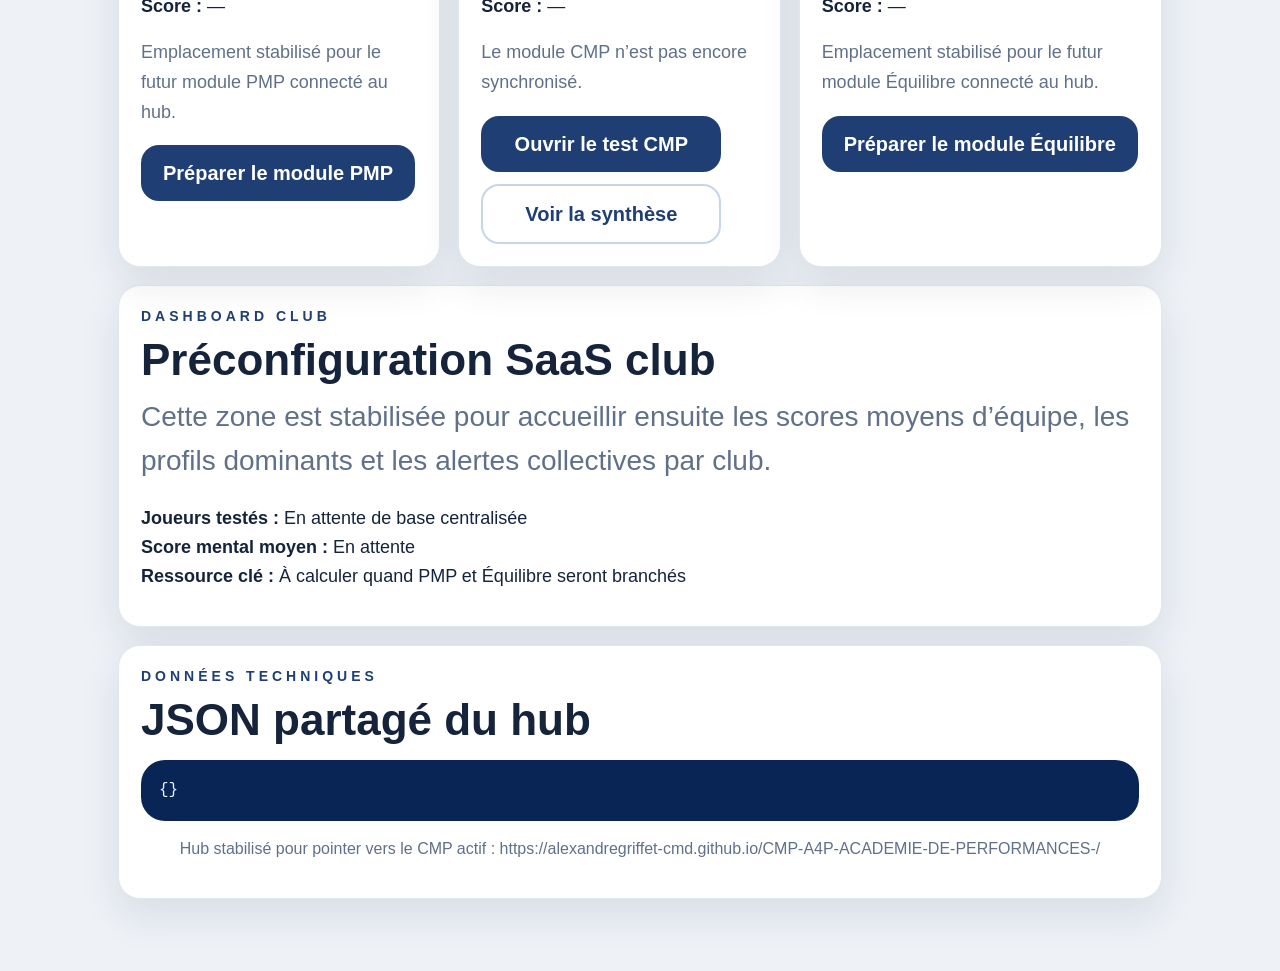
==== commit b4de6b37: "Add files via upload" ====
--- a/index.html
+++ b/index.html
@@ -3,176 +3,86 @@
 <head>
   <meta charset="UTF-8" />
   <meta name="viewport" content="width=device-width, initial-scale=1.0" />
-  <title>Diagnostic Mental A4P</title>
-  <style>
-    :root{--bg:#eef2f7;--card:#ffffff;--text:#16233b;--muted:#667085;--primary:#1f3d73;--primary2:#274b8d;--border:#dbe4f0;--ok:#dff3e4;--oktext:#256b3a;--radius:24px;--shadow:0 18px 48px rgba(18,35,67,.08)}
-    *{box-sizing:border-box} body{margin:0;font-family:Arial,Helvetica,sans-serif;background:var(--bg);color:var(--text)}
-    .page{max-width:980px;margin:0 auto;padding:22px 16px 48px}
-    .hero,.card{background:var(--card);border:1px solid var(--border);border-radius:32px;box-shadow:var(--shadow)}
-    .hero{overflow:hidden}.hero img{display:block;width:100%;max-width:760px;margin:0 auto;border-radius:28px 28px 0 0}
-    .hero-body{padding:26px 22px 28px}.eyebrow{font-size:14px;letter-spacing:4px;text-transform:uppercase;color:var(--primary);font-weight:800;margin:0 0 12px}
-    h1{font-size: clamp(38px, 8vw, 68px);line-height:1.02;margin:0 0 16px;color:#102552}
-    .lead{font-size: clamp(22px, 3.5vw, 28px);line-height:1.55;color:var(--muted);margin:0 0 24px}
-    .actions{display:flex;gap:14px;flex-wrap:wrap}.btn{display:inline-block;text-decoration:none;border-radius:18px;padding:18px 26px;font-weight:800;font-size:20px;border:1px solid transparent}
-    .btn-primary{background:linear-gradient(135deg,var(--primary),var(--primary2));color:#fff}.btn-secondary{background:#fff;color:var(--primary);border-color:#c7d5e8}
-    .grid{display:grid;grid-template-columns:1fr;gap:22px;margin-top:24px}
-    .card{padding:26px 22px}.module{font-size:14px;letter-spacing:4px;text-transform:uppercase;color:var(--primary);font-weight:800;margin:0 0 10px}
-    h2{font-size:clamp(34px,6vw,56px);line-height:1.02;margin:0 0 14px;color:#102552}.text{font-size:clamp(20px,3vw,24px);line-height:1.7;color:var(--muted);margin:0 0 20px}
-    .status{display:inline-block;background:var(--ok);color:var(--oktext);font-weight:800;padding:10px 18px;border-radius:999px;margin-bottom:18px;font-size:18px}
-    .stat{font-size:clamp(28px,6vw,44px);font-weight:800;color:#102552;margin:0}.sub{font-size:clamp(18px,3vw,24px);color:var(--muted)}
-    .radar-wrap{display:flex;justify-content:center;align-items:center;padding:8px 0 2px}
-    svg text{font-size:16px;fill:var(--primary);font-weight:700}
-    pre{background:#082454;color:#e8f0ff;padding:18px;border-radius:22px;overflow:auto;font-size:15px;line-height:1.55}
-    @media (max-width:680px){.actions .btn{width:100%;text-align:center}.page{padding:16px 12px 36px}.hero-body,.card{padding:22px 18px}}
-  </style>
+  <title>Hub Diagnostic A4P</title>
+  <link rel="stylesheet" href="styles.css" />
 </head>
 <body>
-  <div class="page">
-    <section class="hero">
-      <img src="assets/logo-a4p.jpeg" alt="Académie de Performances A4P">
-      <div class="hero-body">
-        <p class="eyebrow">Hub diagnostic A4P</p>
-        <h1>Plateforme de diagnostic mental</h1>
-        <p class="lead">Navigation SaaS propre PMP / CMP / Équilibre avec synthèse globale, radar combiné et structure club prête pour la suite.</p>
-        <div class="actions">
-          <button id="btn-refresh" class="btn btn-primary" type="button">Actualiser les données</button>
-          <button id="btn-reset" class="btn btn-secondary" type="button">Réinitialiser le hub</button>
-        </div>
+  <main class="page">
+    <section class="card">
+      <img class="hero-logo" src="assets/logo-a4p.jpeg" alt="Académie de Performances A4P" />
+      <p class="eyebrow">Hub Diagnostic A4P</p>
+      <h1>Plateforme de diagnostic mental</h1>
+      <p class="lead">Navigation SaaS propre PMP / CMP / Équilibre avec synthèse globale, radar combiné et structure club prête pour la suite.</p>
+      <div class="actions">
+        <button class="btn" id="btn-refresh" type="button">Actualiser les données</button>
+        <button class="btn btn-secondary" id="btn-reset" type="button">Réinitialiser le hub</button>
       </div>
     </section>
 
-    <div class="grid">
+    <section class="grid two">
       <section class="card">
-        <p class="module">A4P • Vue d'ensemble</p>
-        <p class="stat" id="global-score">—/100</p>
-        <p class="sub" id="modules-count">0/3 modules synchronisés</p>
+        <p class="eyebrow">A4P • Vue d'ensemble</p>
+        <h2>Score global mental</h2>
+        <div class="score" id="score-global">0/100</div>
+        <div class="muted" id="synced-count">0/3 modules synchronisés</div>
       </section>
 
       <section class="card">
+        <p class="eyebrow">Radar combiné</p>
         <div class="radar-wrap">
-          <svg id="radar" viewBox="0 0 420 420" width="100%" style="max-width:520px;height:auto"></svg>
+          <svg id="radar-svg" class="radar" viewBox="0 0 520 520" aria-label="Radar global"></svg>
+        </div>
+      </section>
+    </section>
+
+    <section class="grid modules">
+      <section class="card module-card">
+        <p class="eyebrow">Module 1</p>
+        <h3>Profil Mental (PMP)</h3>
+        <div><span class="status wait">En attente</span></div>
+        <div class="module-meta"><strong>Profil :</strong> Aucun résultat<br><strong>Score :</strong> —</div>
+        <p>Emplacement stabilisé pour le futur module PMP connecté au hub.</p>
+        <div class="actions"><a class="btn" href="pmp/">Préparer le module PMP</a></div>
+      </section>
+
+      <section class="card module-card">
+        <p class="eyebrow">Module 2</p>
+        <h3>Compétences Mentales (CMP)</h3>
+        <div id="cmp-status"><span class="status wait">En attente</span></div>
+        <div class="module-meta"><strong>Profil :</strong> <span id="cmp-profil">Aucun résultat</span><br><strong>Score :</strong> <span id="cmp-score">—</span></div>
+        <p id="cmp-summary">Le module CMP n’est pas encore synchronisé.</p>
+        <div class="actions">
+          <a class="btn" id="btn-open-cmp" href="#">Ouvrir le test CMP</a>
+          <a class="btn btn-secondary" id="btn-open-cmp-result" href="#">Voir la synthèse</a>
         </div>
       </section>
 
-      <section class="card">
-        <p class="module">Module 1</p>
-        <h2>Profil Mental (PMP)</h2>
-        <p class="text">Emplacement stabilisé pour le futur module PMP connecté au hub.</p>
-        <div class="status" style="background:#f6efe3;color:#9c6a1c">En attente</div>
-        <p class="text"><strong>Profil :</strong> Aucun résultat<br><strong>Score :</strong> —</p>
-        <a class="btn btn-primary" href="#">Préparer le module PMP</a>
+      <section class="card module-card">
+        <p class="eyebrow">Module 3</p>
+        <h3>Équilibre Psycho-Émotionnel</h3>
+        <div><span class="status wait">En attente</span></div>
+        <div class="module-meta"><strong>Profil :</strong> Aucun résultat<br><strong>Score :</strong> —</div>
+        <p>Emplacement stabilisé pour le futur module Équilibre connecté au hub.</p>
+        <div class="actions"><a class="btn" href="psycho/">Préparer le module Équilibre</a></div>
       </section>
+    </section>
 
-      <section class="card" id="cmp-card"></section>
+    <section class="card">
+      <p class="eyebrow">Dashboard club</p>
+      <h2>Préconfiguration SaaS club</h2>
+      <p class="lead">Cette zone est stabilisée pour accueillir ensuite les scores moyens d’équipe, les profils dominants et les alertes collectives par club.</p>
+      <div class="module-meta"><strong>Joueurs testés :</strong> En attente de base centralisée<br><strong>Score mental moyen :</strong> En attente<br><strong>Ressource clé :</strong> À calculer quand PMP et Équilibre seront branchés</div>
+    </section>
 
-      <section class="card">
-        <p class="module">Module 3</p>
-        <h2>Équilibre Psycho-Émotionnel</h2>
-        <p class="text">Emplacement stabilisé pour le futur module Équilibre connecté au hub.</p>
-        <div class="status" style="background:#f6efe3;color:#9c6a1c">En attente</div>
-        <p class="text"><strong>Profil :</strong> Aucun résultat<br><strong>Score :</strong> —</p>
-        <a class="btn btn-primary" href="#">Préparer le module Équilibre</a>
-      </section>
-
-      <section class="card">
-        <p class="module">Dashboard club</p>
-        <h2>Préconfiguration SaaS club</h2>
-        <p class="text">Cette zone est stabilisée pour accueillir ensuite les scores moyens d’équipe, les profils dominants et les alertes collectives par club.</p>
-        <p class="text"><strong>Joueurs testés :</strong> En attente de base centralisée<br><strong>Score mental moyen :</strong> En attente<br><strong>Ressource clé :</strong> À calculer quand PMP et Équilibre seront branchés</p>
-      </section>
-
-      <section class="card">
-        <p class="module">Données techniques</p>
-        <h2>JSON partagé du hub</h2>
-        <pre id="json-box">{}</pre>
-      </section>
-    </div>
-  </div>
+    <section class="card">
+      <p class="eyebrow">Données techniques</p>
+      <h2>JSON partagé du hub</h2>
+      <pre class="json-box" id="json-output">{}</pre>
+      <p class="footer-note">Hub stabilisé pour pointer vers le CMP actif : https://alexandregriffet-cmd.github.io/CMP-A4P-ACADEMIE-DE-PERFORMANCES-/</p>
+    </section>
+  </main>
 
   <script src="js/config.js"></script>
-  <script>
-    function getHub(){ try{return JSON.parse(localStorage.getItem('a4p_hub_results'))||{} }catch(e){ return {} } }
-    function setHub(v){ localStorage.setItem('a4p_hub_results', JSON.stringify(v)); }
-    function average(nums){ return nums.length ? Math.round(nums.reduce((a,b)=>a+b,0)/nums.length) : null; }
-
-    function renderCMP(){
-      const hub = getHub();
-      const cmp = hub.CMP;
-      const root = document.getElementById('cmp-card');
-      if(!cmp){
-        root.innerHTML = `
-          <p class="module">Module 2</p>
-          <h2>Compétences Mentales (CMP)</h2>
-          <p class="text">Questionnaire dynamique, profil automatique, radar et synthèse professionnelle.</p>
-          <div class="status" style="background:#f6efe3;color:#9c6a1c">Aucun résultat</div>
-          <p class="text"><strong>Profil :</strong> Aucun résultat<br><strong>Score :</strong> —</p>
-          <div class="actions">
-            <a class="btn btn-primary" href="${window.A4P_CONFIG.CMP_URL}">Ouvrir le test CMP</a>
-          </div>`;
-        return;
-      }
-      root.innerHTML = `
-        <p class="module">Module 2</p>
-        <h2>Compétences Mentales (CMP)</h2>
-        <p class="text">Questionnaire dynamique, profil automatique, radar et synthèse professionnelle.</p>
-        <div class="status">Synchronisé</div>
-        <p class="text"><strong>Profil :</strong> ${cmp.profil_nom || '—'}<br><strong>Score :</strong> ${cmp.score_global ?? '—'}/100</p>
-        <p class="text">${cmp.summary || ''}</p>
-        <div class="actions">
-          <a class="btn btn-primary" href="${window.A4P_CONFIG.CMP_URL}">Ouvrir le test CMP</a>
-          <a class="btn btn-secondary" href="${window.A4P_CONFIG.CMP_URL}resultats.html">Voir la synthèse</a>
-        </div>`;
-    }
-
-    function renderSummary(){
-      const hub = getHub();
-      document.getElementById('json-box').textContent = JSON.stringify(hub, null, 2);
-      const scores=[];
-      if(hub.CMP?.score_global!=null) scores.push(hub.CMP.score_global);
-      if(hub.PMP?.score_global!=null) scores.push(hub.PMP.score_global);
-      if(hub.EQU?.score_global!=null) scores.push(hub.EQU.score_global);
-      const g = average(scores);
-      document.getElementById('global-score').textContent = g==null ? '—/100' : `${g}/100`;
-      document.getElementById('modules-count').textContent = `${scores.length}/3 modules synchronisés`;
-    }
-
-    function renderRadar(){
-      const hub = getHub();
-      const d = hub.CMP?.dimensions || {confiance:0, regulation:0, engagement:0, stabilite:0};
-      const values = [d.confiance||0,d.regulation||0,d.engagement||0,d.stabilite||0];
-      const labels = ['Confiance','Régulation','Engagement','Stabilité'];
-      const svg = document.getElementById('radar');
-      const cx=210, cy=210, maxR=130;
-      const pts=[];
-      for(let ring=1; ring<=5; ring++){
-        const r=maxR*ring/5;
-        const p=[];
-        for(let i=0;i<4;i++){
-          const a=(-90+i*90)*Math.PI/180;
-          p.push(`${cx+r*Math.cos(a)},${cy+r*Math.sin(a)}`);
-        }
-        pts.push(`<polygon points="${p.join(' ')}" fill="none" stroke="#d7deeb" stroke-width="2"/>`);
-      }
-      const axes=[];
-      const labelEls=[];
-      const data=[];
-      for(let i=0;i<4;i++){
-        const a=(-90+i*90)*Math.PI/180;
-        const x=cx+maxR*Math.cos(a), y=cy+maxR*Math.sin(a);
-        axes.push(`<line x1="${cx}" y1="${cy}" x2="${x}" y2="${y}" stroke="#d7deeb" stroke-width="2"/>`);
-        const lx=cx+(maxR+34)*Math.cos(a), ly=cy+(maxR+34)*Math.sin(a);
-        labelEls.push(`<text x="${lx}" y="${ly}" text-anchor="middle" dominant-baseline="middle">${labels[i]}</text>`);
-        const rv=maxR*(values[i]/100);
-        data.push(`${cx+rv*Math.cos(a)},${cy+rv*Math.sin(a)}`);
-      }
-      svg.innerHTML = `${pts.join('')}${axes.join('')}<polygon points="${data.join(' ')}" fill="rgba(72,104,170,.18)" stroke="#284a80" stroke-width="4"/>${data.map(p=>{const [x,y]=p.split(','); return `<circle cx="${x}" cy="${y}" r="7" fill="#284a80"/>`;}).join('')}${labelEls.join('')}`;
-    }
-
-    function renderAll(){ renderCMP(); renderSummary(); renderRadar(); }
-    document.getElementById('btn-refresh').addEventListener('click', renderAll);
-    document.getElementById('btn-reset').addEventListener('click', ()=>{ localStorage.removeItem('a4p_hub_results'); renderAll(); });
-    window.addEventListener('storage', renderAll);
-    renderAll();
-  </script>
+  <script src="js/hub.js"></script>
 </body>
 </html>
--- a/styles.css
+++ b/styles.css
@@ -0,0 +1,20 @@
+:root{
+  --bg:#eef2f7;--card:#ffffff;--text:#15233b;--muted:#61708a;--primary:#1f3f74;--primary-2:#30589a;--border:#dfe7f3;--ok-bg:#e9f6ea;--ok:#2d6a3b;--wait-bg:#f4ecdf;--wait:#9a6a20;--radius:22px;--shadow:0 16px 40px rgba(16,31,56,.10)
+}
+*{box-sizing:border-box} body{margin:0;font-family:-apple-system,BlinkMacSystemFont,'Segoe UI',Arial,sans-serif;background:var(--bg);color:var(--text)}
+.page{max-width:1080px;margin:0 auto;padding:20px 14px 48px}
+.card{background:var(--card);border:1px solid var(--border);border-radius:var(--radius);box-shadow:var(--shadow);padding:22px;margin-bottom:18px}
+.hero-logo{display:block;width:min(100%,420px);margin:0 auto 20px;border-radius:26px}
+.eyebrow{margin:0 0 12px;color:var(--primary);font-size:14px;font-weight:800;letter-spacing:4px;text-transform:uppercase}
+h1,h2,h3{margin:0 0 12px;color:var(--text);line-height:1.08} h1{font-size:clamp(42px,7vw,72px)} h2{font-size:clamp(28px,5vw,44px)} h3{font-size:clamp(24px,4vw,34px)}
+.lead{font-size:clamp(20px,3.8vw,28px);line-height:1.55;color:var(--muted);margin:0 0 22px}
+.actions{display:flex;gap:12px;flex-wrap:wrap;margin:16px 0 0}
+.btn{display:inline-block;text-decoration:none;border:none;cursor:pointer;background:var(--primary);color:#fff;padding:16px 22px;border-radius:18px;font-weight:800;font-size:20px;line-height:1.2;text-align:center;min-width:240px}
+.btn:hover{background:var(--primary-2)} .btn-secondary{background:#fff;color:var(--primary);border:2px solid #c7d5ea}
+.score{font-size:clamp(54px,11vw,84px);font-weight:900;line-height:1;color:var(--primary);margin:8px 0} .muted{color:var(--muted);font-size:20px;line-height:1.55}
+.grid{display:grid;grid-template-columns:1fr;gap:18px}.status{display:inline-block;padding:10px 16px;border-radius:999px;font-weight:800;font-size:16px}.status.ok{background:var(--ok-bg);color:var(--ok)}.status.wait{background:var(--wait-bg);color:var(--wait)}
+.module-card p{font-size:18px;line-height:1.65;color:var(--muted)} .module-meta{margin:14px 0;font-size:18px;line-height:1.6}
+.radar-wrap{display:flex;justify-content:center;align-items:center;padding:8px 0 0;overflow:hidden}
+.radar{width:100%;max-width:540px;height:auto;display:block}.json-box{background:#082556;color:#e8f1ff;border-radius:24px;padding:18px;overflow:auto;font:500 16px/1.55 ui-monospace,SFMono-Regular,Menlo,monospace;white-space:pre-wrap;word-break:break-word}
+.footer-note{margin-top:10px;color:var(--muted);text-align:center;font-size:16px;line-height:1.45}
+@media(min-width:900px){.grid.two{grid-template-columns:1.2fr .8fr}.grid.modules{grid-template-columns:repeat(3,1fr)} .page{padding:28px 18px 54px}}
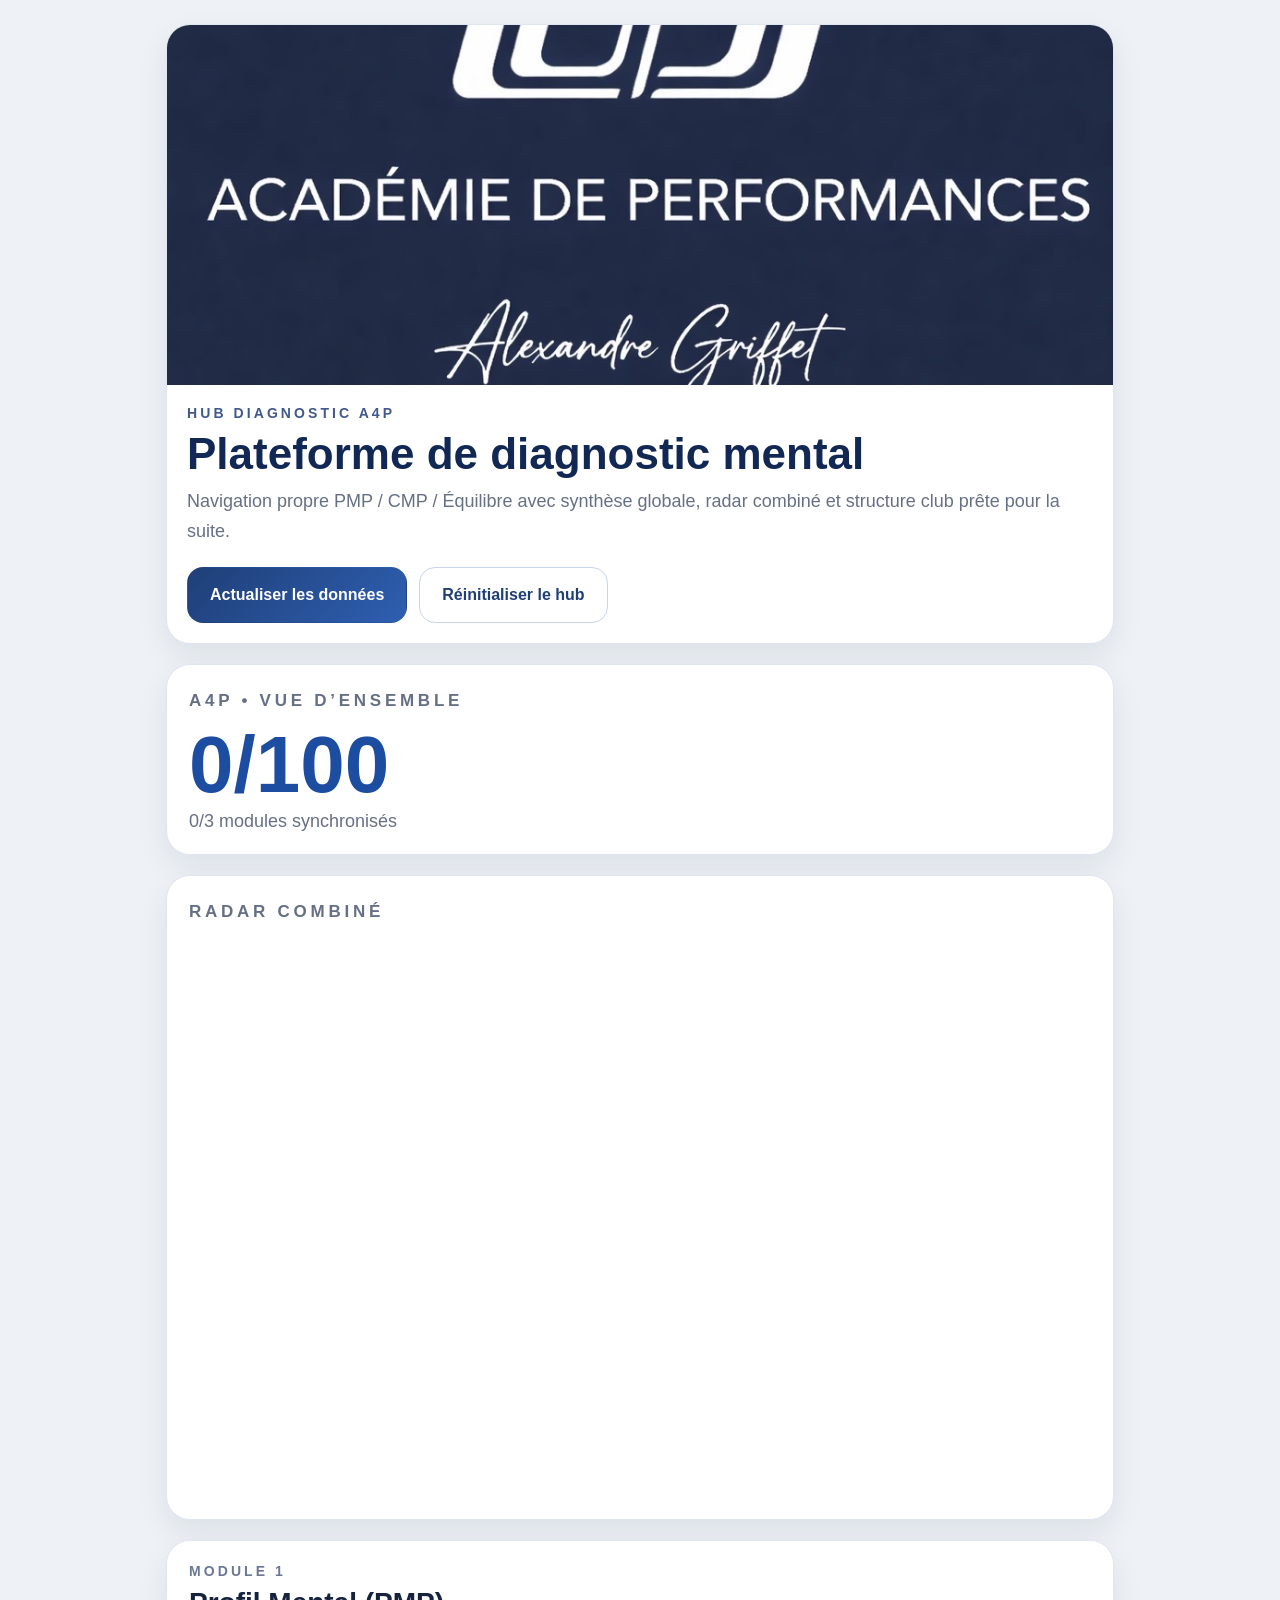
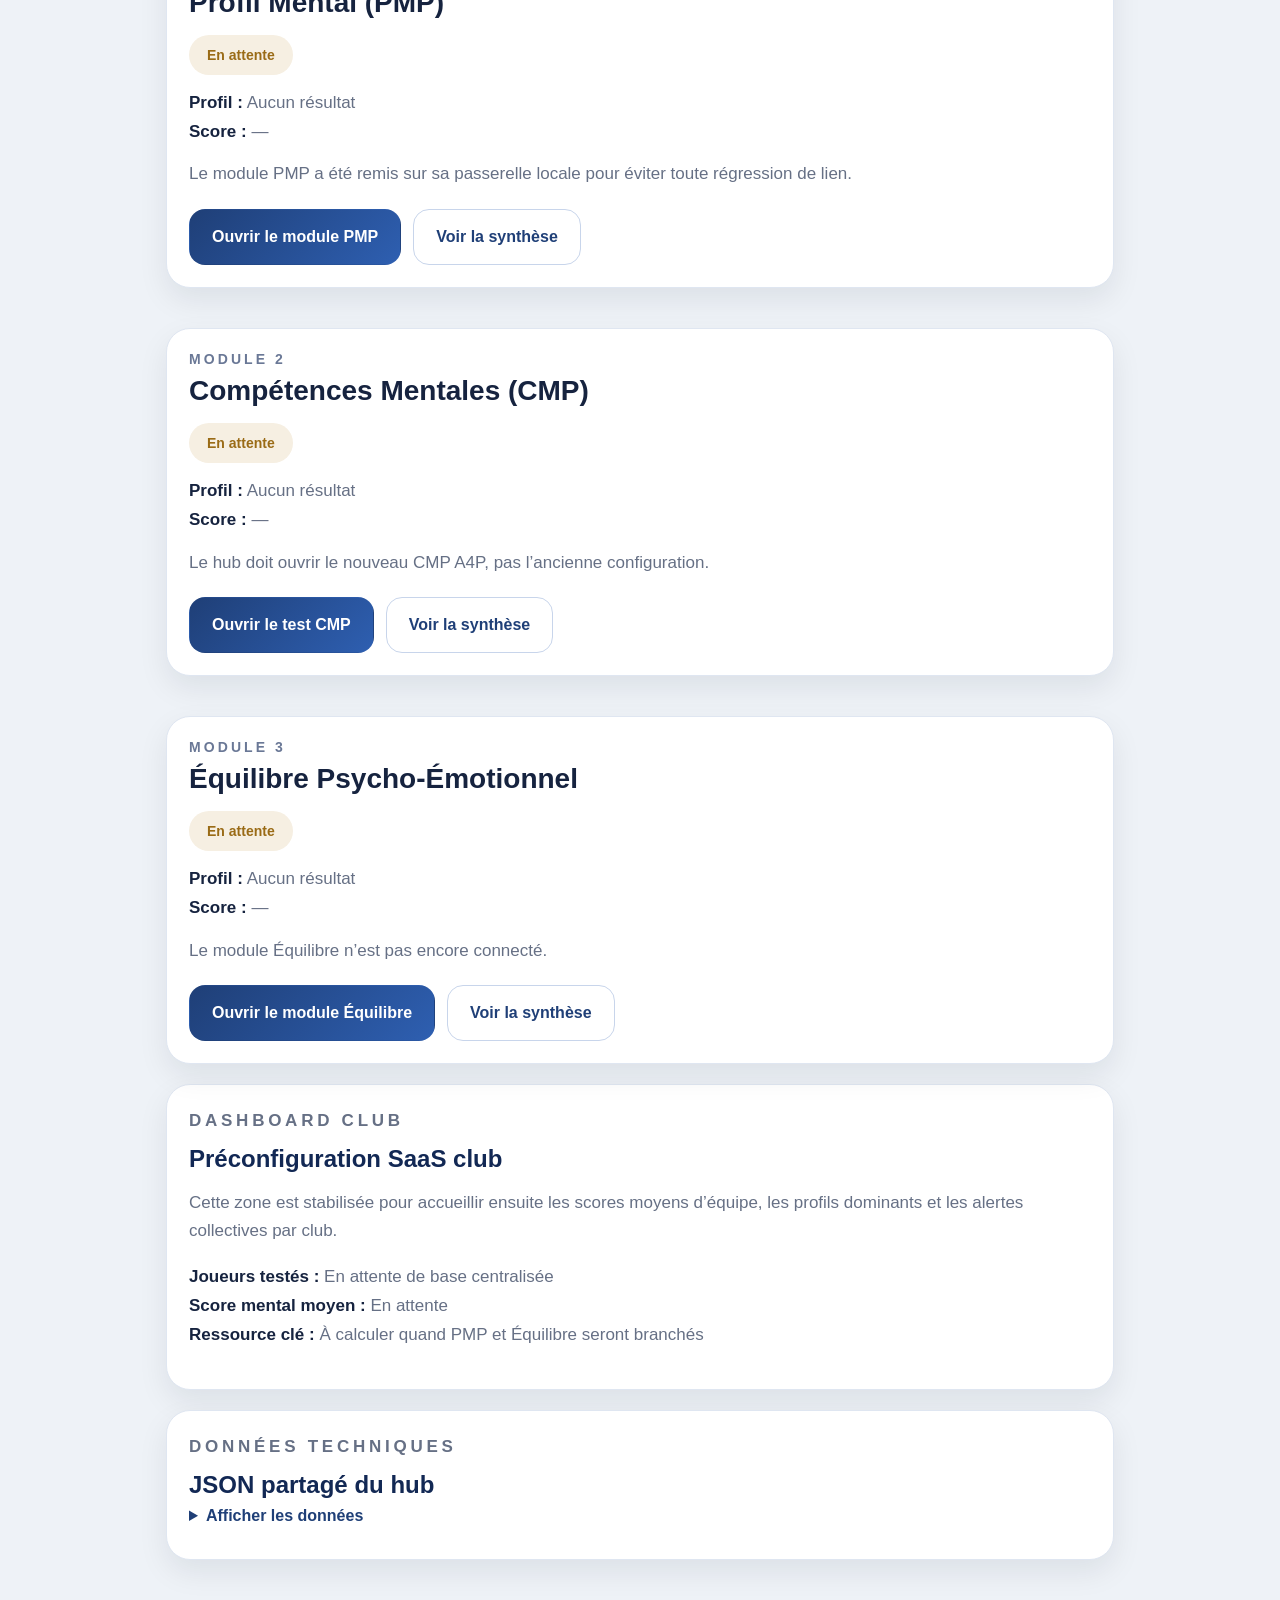
==== commit 9cdae282: "Add files via upload" ====
--- a/index.html
+++ b/index.html
@@ -3,86 +3,92 @@
 <head>
   <meta charset="UTF-8" />
   <meta name="viewport" content="width=device-width, initial-scale=1.0" />
-  <title>Hub Diagnostic A4P</title>
-  <link rel="stylesheet" href="styles.css" />
+  <title>Diagnostic mental A4P</title>
+  <link rel="stylesheet" href="./styles.css" />
 </head>
 <body>
   <main class="page">
-    <section class="card">
-      <img class="hero-logo" src="assets/logo-a4p.jpeg" alt="Académie de Performances A4P" />
-      <p class="eyebrow">Hub Diagnostic A4P</p>
-      <h1>Plateforme de diagnostic mental</h1>
-      <p class="lead">Navigation SaaS propre PMP / CMP / Équilibre avec synthèse globale, radar combiné et structure club prête pour la suite.</p>
-      <div class="actions">
-        <button class="btn" id="btn-refresh" type="button">Actualiser les données</button>
-        <button class="btn btn-secondary" id="btn-reset" type="button">Réinitialiser le hub</button>
+    <section class="hero">
+      <img class="hero-logo" src="./assets/logo-a4p.jpeg" alt="Académie de Performances A4P" />
+      <div class="hero-body">
+        <p class="eyebrow">Hub diagnostic A4P</p>
+        <h1>Plateforme de diagnostic mental</h1>
+        <p class="lead">Navigation propre PMP / CMP / Équilibre avec synthèse globale, radar combiné et structure club prête pour la suite.</p>
+        <div class="actions">
+          <a id="btn-refresh" class="btn btn-primary" href="#">Actualiser les données</a>
+          <a id="btn-reset" class="btn btn-secondary" href="#">Réinitialiser le hub</a>
+        </div>
       </div>
     </section>
 
-    <section class="grid two">
-      <section class="card">
-        <p class="eyebrow">A4P • Vue d'ensemble</p>
-        <h2>Score global mental</h2>
-        <div class="score" id="score-global">0/100</div>
-        <div class="muted" id="synced-count">0/3 modules synchronisés</div>
-      </section>
-
-      <section class="card">
-        <p class="eyebrow">Radar combiné</p>
-        <div class="radar-wrap">
-          <svg id="radar-svg" class="radar" viewBox="0 0 520 520" aria-label="Radar global"></svg>
-        </div>
-      </section>
-    </section>
-
-    <section class="grid modules">
-      <section class="card module-card">
-        <p class="eyebrow">Module 1</p>
-        <h3>Profil Mental (PMP)</h3>
-        <div><span class="status wait">En attente</span></div>
-        <div class="module-meta"><strong>Profil :</strong> Aucun résultat<br><strong>Score :</strong> —</div>
-        <p>Emplacement stabilisé pour le futur module PMP connecté au hub.</p>
-        <div class="actions"><a class="btn" href="pmp/">Préparer le module PMP</a></div>
-      </section>
-
-      <section class="card module-card">
-        <p class="eyebrow">Module 2</p>
-        <h3>Compétences Mentales (CMP)</h3>
-        <div id="cmp-status"><span class="status wait">En attente</span></div>
-        <div class="module-meta"><strong>Profil :</strong> <span id="cmp-profil">Aucun résultat</span><br><strong>Score :</strong> <span id="cmp-score">—</span></div>
-        <p id="cmp-summary">Le module CMP n’est pas encore synchronisé.</p>
-        <div class="actions">
-          <a class="btn" id="btn-open-cmp" href="#">Ouvrir le test CMP</a>
-          <a class="btn btn-secondary" id="btn-open-cmp-result" href="#">Voir la synthèse</a>
-        </div>
-      </section>
-
-      <section class="card module-card">
-        <p class="eyebrow">Module 3</p>
-        <h3>Équilibre Psycho-Émotionnel</h3>
-        <div><span class="status wait">En attente</span></div>
-        <div class="module-meta"><strong>Profil :</strong> Aucun résultat<br><strong>Score :</strong> —</div>
-        <p>Emplacement stabilisé pour le futur module Équilibre connecté au hub.</p>
-        <div class="actions"><a class="btn" href="psycho/">Préparer le module Équilibre</a></div>
-      </section>
+    <section class="card kpi">
+      <p class="eyebrow">A4P • Vue d’ensemble</p>
+      <div id="global-score" class="kpi-value">0/100</div>
+      <div id="global-count" class="kpi-sub">0/3 modules synchronisés</div>
     </section>
 
     <section class="card">
+      <p class="eyebrow">Radar combiné</p>
+      <div class="canvas-wrap"><canvas id="radarCanvas"></canvas></div>
+    </section>
+
+    <section class="module-grid">
+      <article id="module-pmp" class="card">
+        <div class="module-label">Module 1</div>
+        <div class="module-title">Profil Mental (PMP)</div>
+        <div class="status status-wait">En attente</div>
+        <p class="meta"><strong>Profil :</strong> <span class="profil">Aucun résultat</span><br><strong>Score :</strong> <span class="score">—</span></p>
+        <p class="resume">Le module PMP a été remis sur sa passerelle locale pour éviter toute régression de lien.</p>
+        <div class="actions">
+          <a id="btn-pmp-test" class="btn btn-primary" href="./pmp/index.html">Ouvrir le module PMP</a>
+          <a id="btn-pmp-result" class="btn btn-secondary" href="./pmp/index.html">Voir la synthèse</a>
+        </div>
+      </article>
+
+      <article id="module-cmp" class="card">
+        <div class="module-label">Module 2</div>
+        <div class="module-title">Compétences Mentales (CMP)</div>
+        <div class="status status-wait">En attente</div>
+        <p class="meta"><strong>Profil :</strong> <span class="profil">Aucun résultat</span><br><strong>Score :</strong> <span class="score">—</span></p>
+        <p class="resume">Le hub doit ouvrir le nouveau CMP A4P, pas l’ancienne configuration.</p>
+        <div class="actions">
+          <a id="btn-cmp-test" class="btn btn-primary" href="https://alexandregriffet-cmd.github.io/CMP-A4P-ACADEMIE-DE-PERFORMANCES-/index.html">Ouvrir le test CMP</a>
+          <a id="btn-cmp-result" class="btn btn-secondary" href="https://alexandregriffet-cmd.github.io/CMP-A4P-ACADEMIE-DE-PERFORMANCES-/resultats.html">Voir la synthèse</a>
+        </div>
+      </article>
+
+      <article id="module-equ" class="card">
+        <div class="module-label">Module 3</div>
+        <div class="module-title">Équilibre Psycho-Émotionnel</div>
+        <div class="status status-wait">En attente</div>
+        <p class="meta"><strong>Profil :</strong> <span class="profil">Aucun résultat</span><br><strong>Score :</strong> <span class="score">—</span></p>
+        <p class="resume">Le module Équilibre n’est pas encore connecté.</p>
+        <div class="actions">
+          <a id="btn-equ-test" class="btn btn-primary" href="./psycho/index.html">Ouvrir le module Équilibre</a>
+          <a id="btn-equ-result" class="btn btn-secondary" href="./psycho/index.html">Voir la synthèse</a>
+        </div>
+      </article>
+    </section>
+
+    <section class="card dashboard">
       <p class="eyebrow">Dashboard club</p>
       <h2>Préconfiguration SaaS club</h2>
-      <p class="lead">Cette zone est stabilisée pour accueillir ensuite les scores moyens d’équipe, les profils dominants et les alertes collectives par club.</p>
-      <div class="module-meta"><strong>Joueurs testés :</strong> En attente de base centralisée<br><strong>Score mental moyen :</strong> En attente<br><strong>Ressource clé :</strong> À calculer quand PMP et Équilibre seront branchés</div>
+      <p>Cette zone est stabilisée pour accueillir ensuite les scores moyens d’équipe, les profils dominants et les alertes collectives par club.</p>
+      <p><strong>Joueurs testés :</strong> En attente de base centralisée<br>
+      <strong>Score mental moyen :</strong> En attente<br>
+      <strong>Ressource clé :</strong> À calculer quand PMP et Équilibre seront branchés</p>
     </section>
 
     <section class="card">
       <p class="eyebrow">Données techniques</p>
       <h2>JSON partagé du hub</h2>
-      <pre class="json-box" id="json-output">{}</pre>
-      <p class="footer-note">Hub stabilisé pour pointer vers le CMP actif : https://alexandregriffet-cmd.github.io/CMP-A4P-ACADEMIE-DE-PERFORMANCES-/</p>
+      <details>
+        <summary>Afficher les données</summary>
+        <pre id="shared-json">{}</pre>
+      </details>
     </section>
   </main>
-
-  <script src="js/config.js"></script>
-  <script src="js/hub.js"></script>
+  <script src="./js/config.js"></script>
+  <script src="./js/hub.js"></script>
 </body>
 </html>
--- a/styles.css
+++ b/styles.css
@@ -1,20 +1,61 @@
 :root{
-  --bg:#eef2f7;--card:#ffffff;--text:#15233b;--muted:#61708a;--primary:#1f3f74;--primary-2:#30589a;--border:#dfe7f3;--ok-bg:#e9f6ea;--ok:#2d6a3b;--wait-bg:#f4ecdf;--wait:#9a6a20;--radius:22px;--shadow:0 16px 40px rgba(16,31,56,.10)
+  --bg:#eef2f7;
+  --card:#ffffff;
+  --text:#16233f;
+  --muted:#667085;
+  --primary:#1f3f77;
+  --primary-2:#2e5fb1;
+  --border:#dfe6f1;
+  --success-bg:#e8f5e9;
+  --success:#2e7d32;
+  --wait-bg:#f6efe2;
+  --wait:#9a6b16;
+  --shadow:0 12px 30px rgba(16,24,40,.08);
+  --radius:24px;
 }
-*{box-sizing:border-box} body{margin:0;font-family:-apple-system,BlinkMacSystemFont,'Segoe UI',Arial,sans-serif;background:var(--bg);color:var(--text)}
-.page{max-width:1080px;margin:0 auto;padding:20px 14px 48px}
-.card{background:var(--card);border:1px solid var(--border);border-radius:var(--radius);box-shadow:var(--shadow);padding:22px;margin-bottom:18px}
-.hero-logo{display:block;width:min(100%,420px);margin:0 auto 20px;border-radius:26px}
-.eyebrow{margin:0 0 12px;color:var(--primary);font-size:14px;font-weight:800;letter-spacing:4px;text-transform:uppercase}
-h1,h2,h3{margin:0 0 12px;color:var(--text);line-height:1.08} h1{font-size:clamp(42px,7vw,72px)} h2{font-size:clamp(28px,5vw,44px)} h3{font-size:clamp(24px,4vw,34px)}
-.lead{font-size:clamp(20px,3.8vw,28px);line-height:1.55;color:var(--muted);margin:0 0 22px}
-.actions{display:flex;gap:12px;flex-wrap:wrap;margin:16px 0 0}
-.btn{display:inline-block;text-decoration:none;border:none;cursor:pointer;background:var(--primary);color:#fff;padding:16px 22px;border-radius:18px;font-weight:800;font-size:20px;line-height:1.2;text-align:center;min-width:240px}
-.btn:hover{background:var(--primary-2)} .btn-secondary{background:#fff;color:var(--primary);border:2px solid #c7d5ea}
-.score{font-size:clamp(54px,11vw,84px);font-weight:900;line-height:1;color:var(--primary);margin:8px 0} .muted{color:var(--muted);font-size:20px;line-height:1.55}
-.grid{display:grid;grid-template-columns:1fr;gap:18px}.status{display:inline-block;padding:10px 16px;border-radius:999px;font-weight:800;font-size:16px}.status.ok{background:var(--ok-bg);color:var(--ok)}.status.wait{background:var(--wait-bg);color:var(--wait)}
-.module-card p{font-size:18px;line-height:1.65;color:var(--muted)} .module-meta{margin:14px 0;font-size:18px;line-height:1.6}
-.radar-wrap{display:flex;justify-content:center;align-items:center;padding:8px 0 0;overflow:hidden}
-.radar{width:100%;max-width:540px;height:auto;display:block}.json-box{background:#082556;color:#e8f1ff;border-radius:24px;padding:18px;overflow:auto;font:500 16px/1.55 ui-monospace,SFMono-Regular,Menlo,monospace;white-space:pre-wrap;word-break:break-word}
-.footer-note{margin-top:10px;color:var(--muted);text-align:center;font-size:16px;line-height:1.45}
-@media(min-width:900px){.grid.two{grid-template-columns:1.2fr .8fr}.grid.modules{grid-template-columns:repeat(3,1fr)} .page{padding:28px 18px 54px}}
+*{box-sizing:border-box}
+html,body{margin:0;padding:0;background:var(--bg);color:var(--text);font-family:-apple-system,BlinkMacSystemFont,"Segoe UI",Roboto,Arial,sans-serif}
+a{text-decoration:none;color:inherit}
+.page{max-width:980px;margin:0 auto;padding:24px 16px 40px}
+.hero,.card{background:var(--card);border:1px solid var(--border);border-radius:var(--radius);box-shadow:var(--shadow)}
+.hero{overflow:hidden;margin-bottom:20px}
+.hero-logo{display:block;width:100%;max-height:360px;object-fit:cover;background:#1d2f5c}
+.hero-body{padding:20px}
+.eyebrow{letter-spacing:.22em;text-transform:uppercase;font-weight:800;color:#41598c;font-size:14px;margin:0 0 10px}
+.hero h1,.card h2{margin:0 0 10px;line-height:1.05;color:#122854}
+.hero h1{font-size:44px}
+.lead{font-size:18px;line-height:1.65;color:var(--muted);margin:0}
+.actions{display:flex;gap:12px;flex-wrap:wrap;margin-top:20px}
+.btn{display:inline-flex;align-items:center;justify-content:center;padding:16px 22px;border-radius:16px;font-weight:800;border:1px solid transparent;min-height:56px}
+.btn-primary{background:linear-gradient(135deg,var(--primary),var(--primary-2));color:#fff}
+.btn-secondary{background:#fff;color:var(--primary);border-color:#c8d5eb}
+.kpi{padding:24px;margin-bottom:20px}
+.kpi-value{font-size:80px;font-weight:900;line-height:1;margin:8px 0 6px;color:#1c4da1}
+.kpi-sub{font-size:18px;color:var(--muted)}
+.card{padding:22px;margin-bottom:20px}
+.module-grid{display:grid;grid-template-columns:1fr;gap:20px}
+.module-label{letter-spacing:.22em;text-transform:uppercase;font-weight:800;color:#6a7896;font-size:14px;margin-bottom:8px}
+.module-title{font-size:28px;font-weight:900;line-height:1.12;margin-bottom:12px}
+.status{display:inline-flex;align-items:center;padding:12px 18px;border-radius:999px;font-weight:800;font-size:14px;margin:4px 0 14px}
+.status-success{background:var(--success-bg);color:var(--success)}
+.status-wait{background:var(--wait-bg);color:var(--wait)}
+.meta{font-size:18px;line-height:1.8;color:var(--text);margin:0 0 14px}
+.resume{font-size:17px;line-height:1.8;color:var(--muted);margin:0 0 18px}
+.canvas-wrap{display:flex;justify-content:center;overflow:hidden}
+#radarCanvas{width:min(100%,560px)!important;height:auto!important;aspect-ratio:1/1;display:block}
+.dashboard p,.card p{font-size:17px;line-height:1.7;color:var(--muted)}
+strong{color:var(--text)}
+details summary{cursor:pointer;font-weight:800;color:var(--primary);margin-bottom:12px}
+pre{margin:0;white-space:pre-wrap;word-break:break-word;background:#0f2b63;color:#eef4ff;padding:18px;border-radius:18px;overflow:auto;font-size:14px;line-height:1.6}
+.helper{font-size:15px;color:var(--muted);margin-top:10px}
+.footer-note{display:none}
+@media (max-width:720px){
+  .page{padding:14px 10px 28px}
+  .hero h1{font-size:26px}
+  .lead{font-size:15px}
+  .hero-logo{max-height:240px}
+  .kpi-value{font-size:64px}
+  .module-title{font-size:24px}
+  .meta,.resume,.dashboard p,.card p{font-size:15px}
+  .btn{width:100%}
+}
